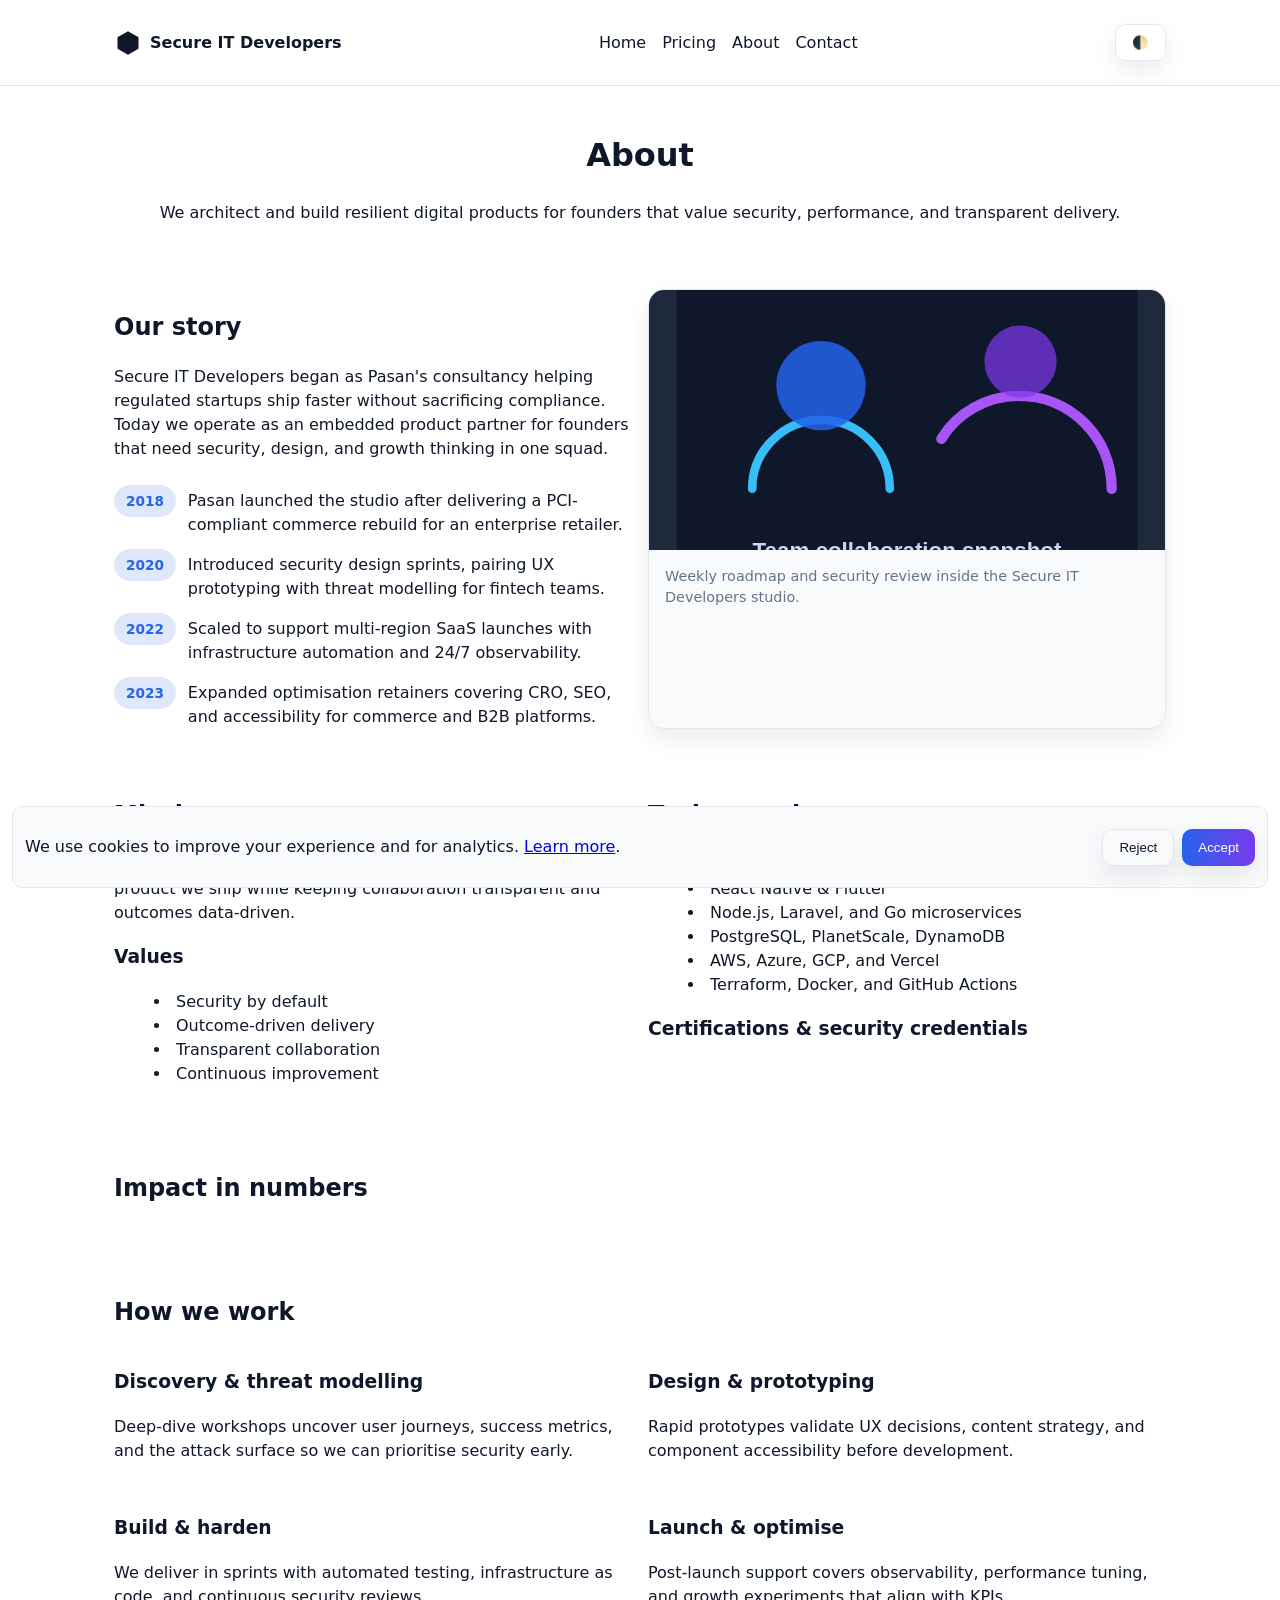
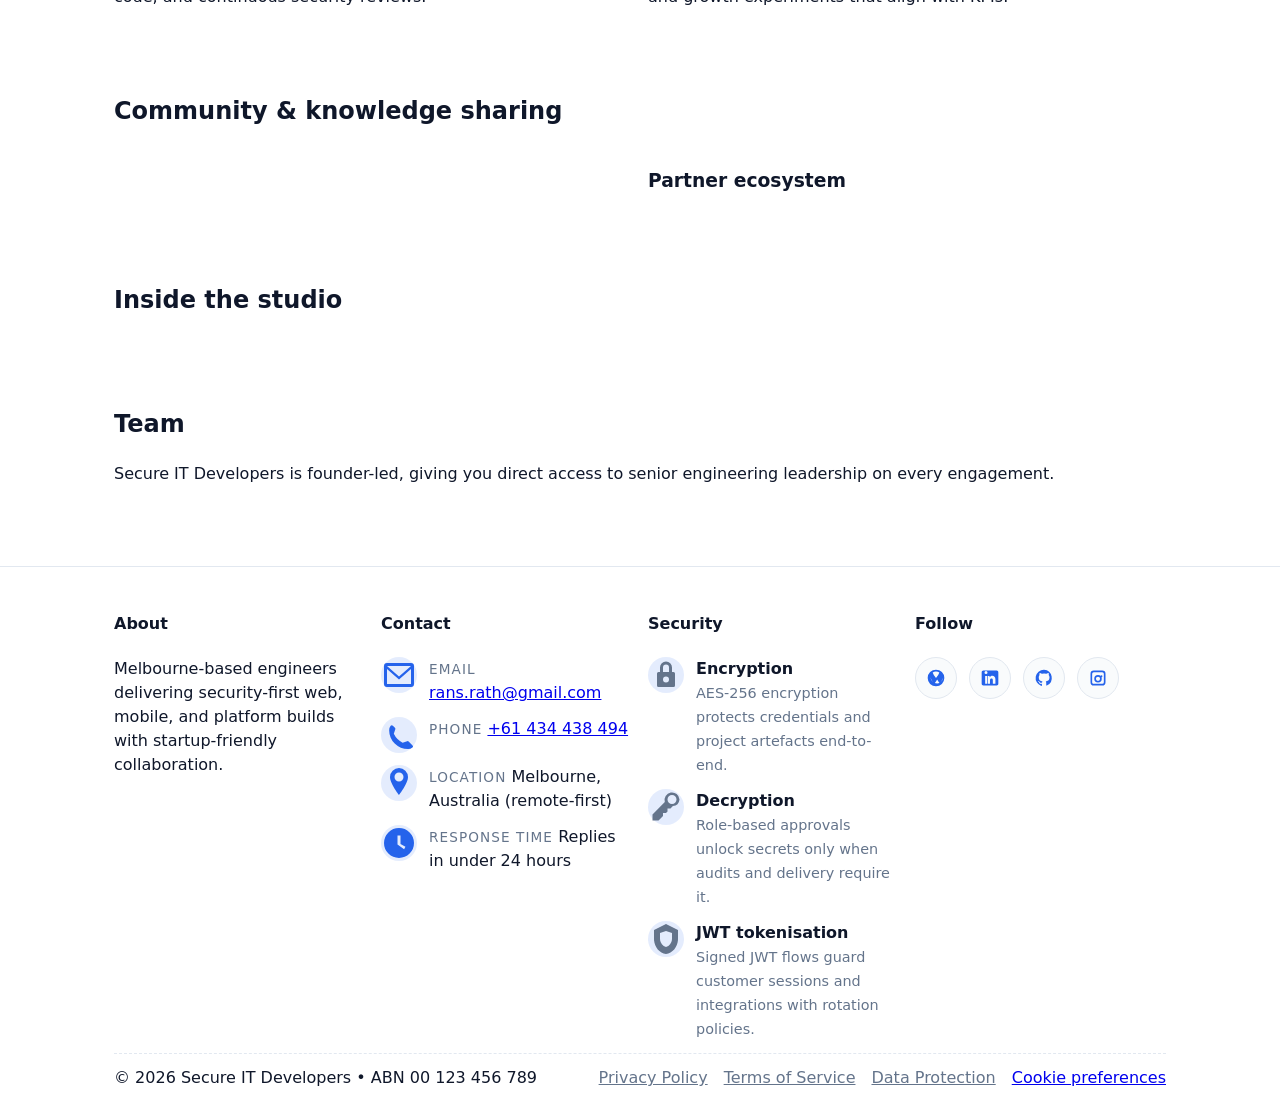
==== about.html @ 6c577ab0 "Refine payment review, legal content, and shared data structure" ====
<!DOCTYPE html>
<html lang="en" data-theme="light">
  <head>
    <meta charset="utf-8" />
    <meta name="viewport" content="width=device-width, initial-scale=1" />
    <title>Secure IT Developers</title>
    <meta name="description" content="" />
    <meta name="keywords" content="" />
    <link rel="canonical" href="#" />
    <meta property="og:title" content="" />
    <meta property="og:description" content="" />
    <meta property="og:type" content="website" />
    <meta property="og:url" content="" />
    <meta property="og:image" content="" />
    <meta name="twitter:card" content="summary_large_image" />
    <meta name="twitter:title" content="" />
    <meta name="twitter:description" content="" />
    <meta name="twitter:image" content="" />
    <link rel="icon" href="assets/img/favicon.svg" />
    <link rel="stylesheet" href="assets/css/styles.css" />
    <script defer src="assets/js/env.js"></script>
    <script defer src="assets/js/data.js"></script>
    <script type="module" src="assets/js/main.js"></script>
    <script id="orgJsonLd" type="application/ld+json"></script>
  </head>

  <body data-page="about">
    <div id="pageLoader" class="page-loader" aria-hidden="true">
      <div class="page-loader__spinner"></div>
      <p>Loading Secure IT Developers…</p>
    </div>
    <header class="site-header" role="banner">
      <div class="container nav-wrap">
        <a class="brand" href="index.html" aria-label="Go to home">
          <svg width="28" height="28" viewBox="0 0 24 24" aria-hidden="true">
            <path d="M12 2l9 5v10l-9 5-9-5V7l9-5z" fill="currentColor" />
          </svg>
          <span data-bind="brandName"></span>
        </a>
        <nav id="primaryNav" class="primary-nav" role="navigation" aria-label="Primary"></nav>
        <button
          id="themeToggle"
          class="btn btn-ghost"
          aria-pressed="false"
          aria-label="Toggle dark mode"
        >
          🌓
        </button>
      </div>
    </header>

    <main class="container about-page">
      <header class="about-header js-reveal">
        <h1>About</h1>
        <p id="aboutIntro"></p>
      </header>

      <section class="about-story js-reveal">
        <div class="grid-2">
          <article>
            <h2>Our story</h2>
            <p id="aboutStory"></p>
            <ul class="milestones" id="aboutMilestones"></ul>
          </article>
          <figure class="about-figure" id="aboutStoryFigure"></figure>
        </div>
      </section>

      <section class="about-mission js-reveal">
        <div class="grid-2">
          <article>
            <h2>Mission</h2>
            <p id="aboutMission"></p>
            <h3>Values</h3>
            <ul id="valuesList"></ul>
          </article>
          <article>
            <h2>Tech we rely on</h2>
            <ul id="techList"></ul>
            <div class="certifications">
              <h3>Certifications & security credentials</h3>
              <ul id="aboutCertifications"></ul>
            </div>
          </article>
        </div>
      </section>

      <section class="about-impact js-reveal">
        <h2>Impact in numbers</h2>
        <div class="impact-grid" id="aboutImpact"></div>
      </section>

      <section class="about-approach js-reveal">
        <h2>How we work</h2>
        <div class="grid-2" id="aboutApproach"></div>
      </section>

      <section class="about-community js-reveal">
        <h2>Community & knowledge sharing</h2>
        <div class="grid-2">
          <article>
            <ul id="aboutCommunity"></ul>
          </article>
          <article>
            <h3>Partner ecosystem</h3>
            <ul id="aboutPartners"></ul>
          </article>
        </div>
      </section>

      <section class="about-gallery js-reveal">
        <h2>Inside the studio</h2>
        <p id="aboutGalleryCopy"></p>
        <div class="gallery-grid" id="aboutGallery"></div>
      </section>

      <section class="about-team js-reveal">
        <h2>Team</h2>
        <p id="teamIntro"></p>
        <div class="grid-1" id="teamGrid"></div>
      </section>
    </main>

    <footer class="site-footer">
      <div class="container">
        <div class="foot-grid">
          <div>
            <h4>About</h4>
            <p id="footerAbout"></p>
          </div>
          <div>
            <h4>Contact</h4>
            <ul id="footerContact" class="footer-contact"></ul>
          </div>
          <div>
            <h4>Security</h4>
            <ul id="footerSecurity" class="footer-security"></ul>
          </div>
          <div>
            <h4>Follow</h4>
            <ul class="social" id="footerSocial"></ul>
          </div>
        </div>
        <div class="foot-bottom">
          <span id="footerLegal"></span>
          <nav id="footerPolicies" class="foot-links" aria-label="Legal"></nav>
          <a href="#" id="openCookie" class="link">Cookie preferences</a>
        </div>
      </div>
    </footer>
    <div
      id="cookieBanner"
      class="cookie-banner"
      role="dialog"
      aria-live="polite"
      aria-label="Cookie notice"
    >
      <p>
        We use cookies to improve your experience and for analytics.
        <a href="#" class="link">Learn more</a>.
      </p>
      <div class="cookie-actions">
        <button class="btn btn-ghost" data-cookie="reject">Reject</button>
        <button class="btn" data-cookie="accept">Accept</button>
      </div>
    </div>
  </body>
</html>
---- assets/css/styles.css ----
@import url("./base.css");
@import url("./components.css");
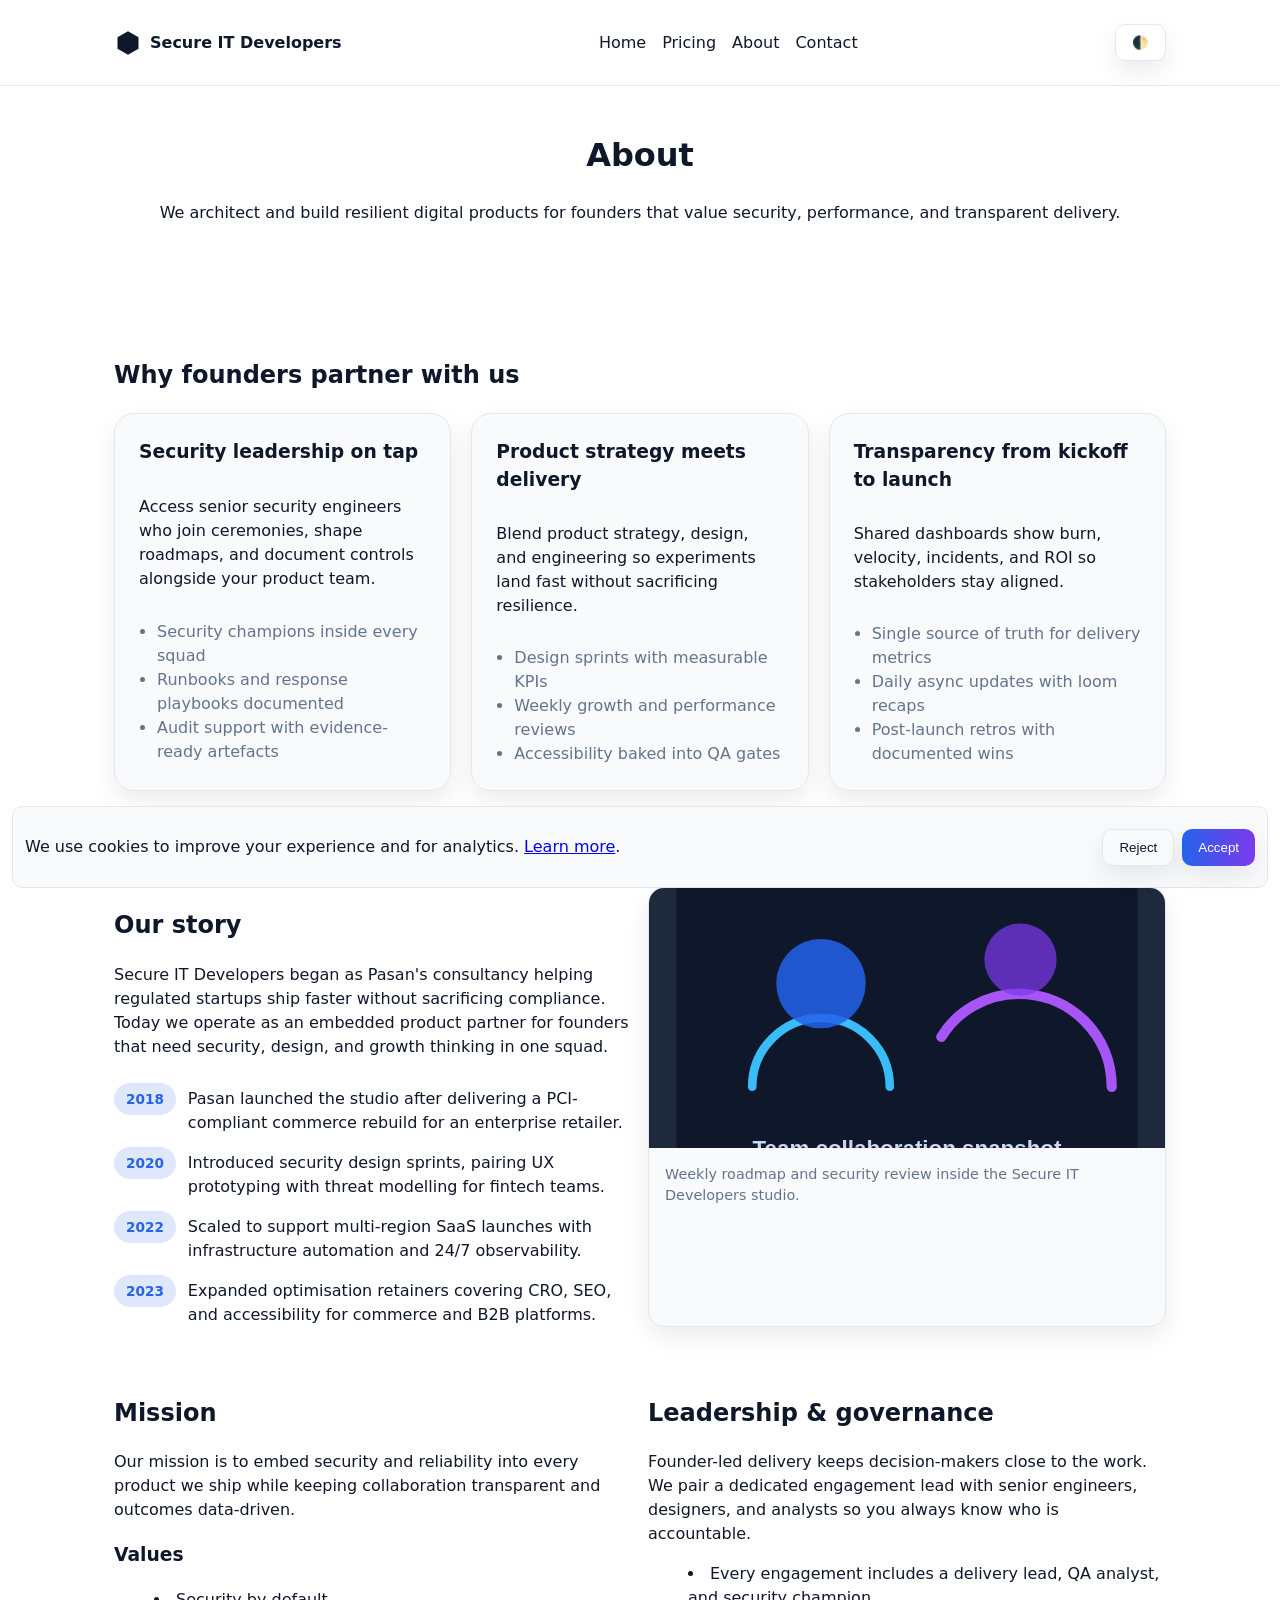
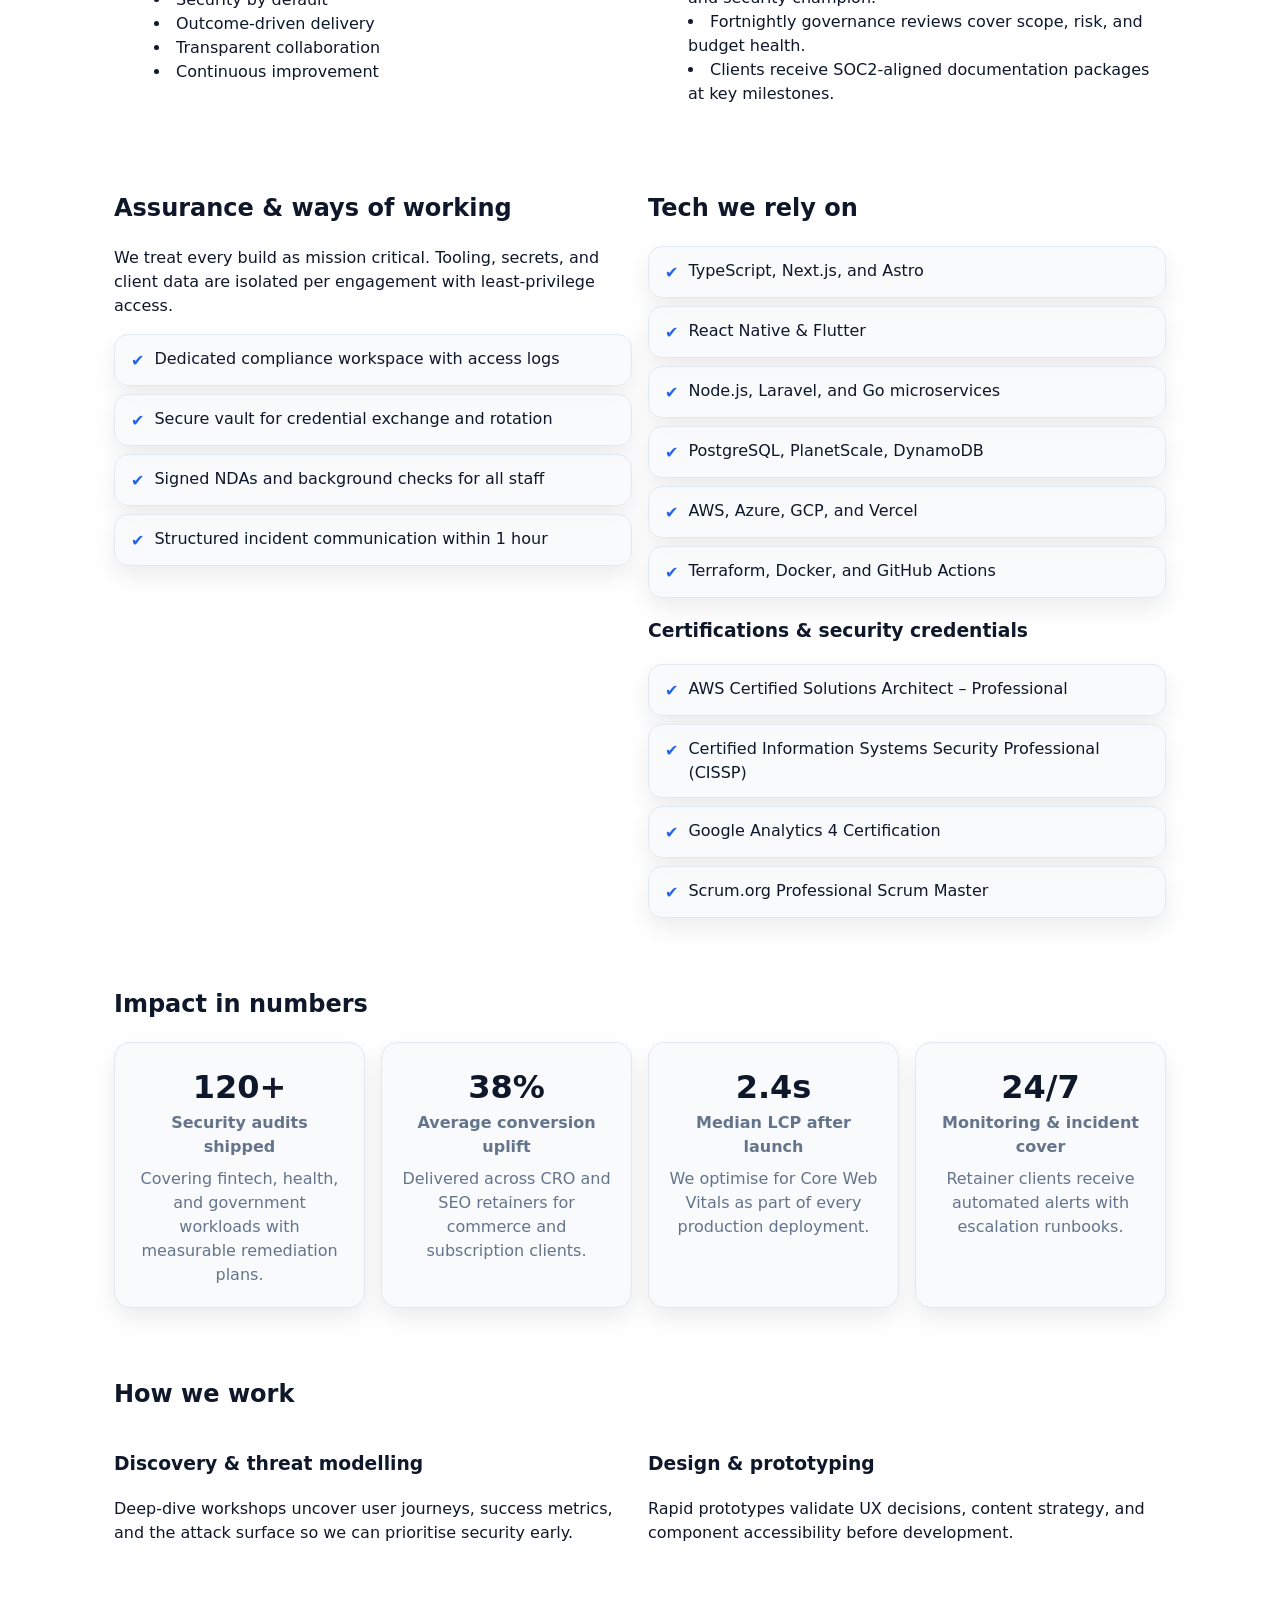
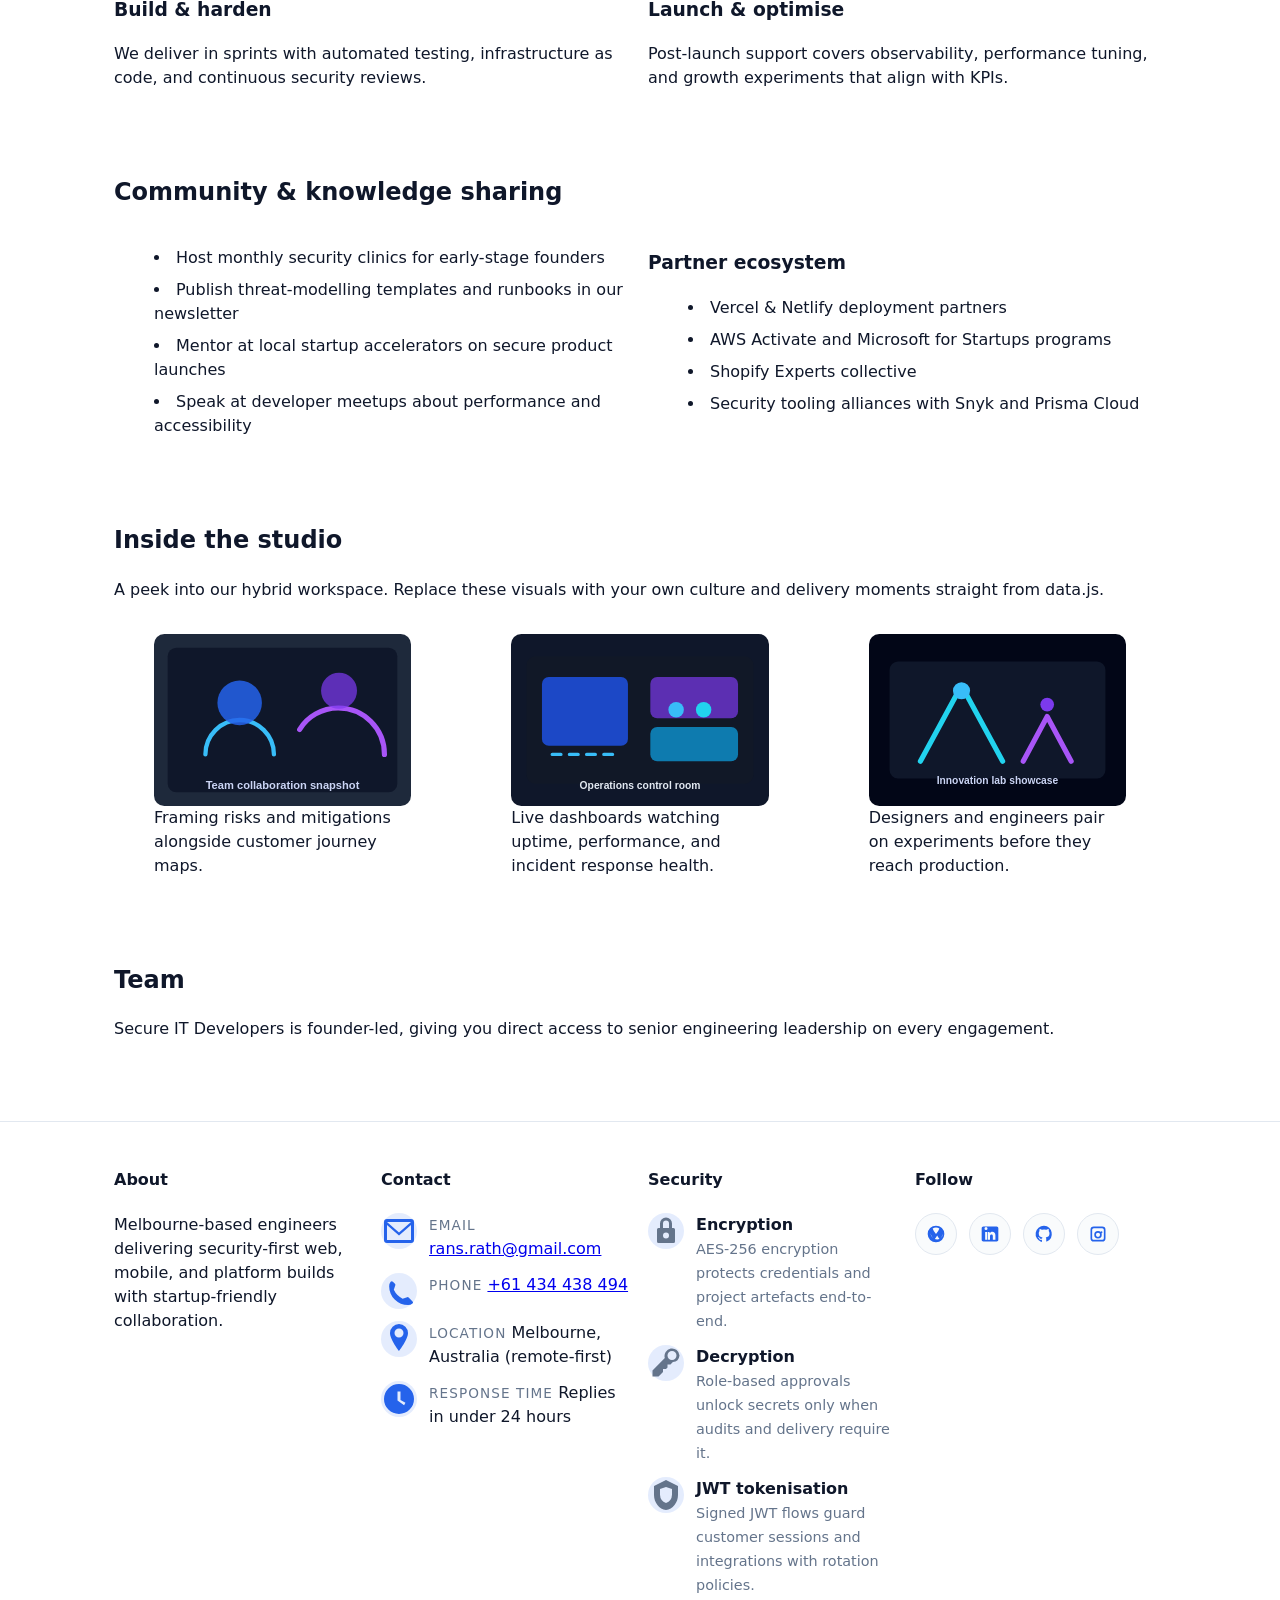
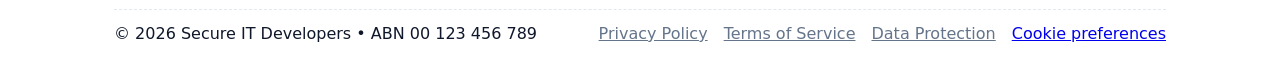
==== commit 5bca7f41: "Refine data-driven UI and responsive navigation" ====
--- a/about.html
+++ b/about.html
@@ -37,7 +37,19 @@
           </svg>
           <span data-bind="brandName"></span>
         </a>
+        <button
+          id="mobileNavToggle"
+          class="nav-toggle"
+          aria-expanded="false"
+          aria-controls="mobileNav"
+        >
+          <span class="sr-only">Toggle navigation</span>
+          <span class="nav-toggle__bar"></span>
+          <span class="nav-toggle__bar"></span>
+          <span class="nav-toggle__bar"></span>
+        </button>
         <nav id="primaryNav" class="primary-nav" role="navigation" aria-label="Primary"></nav>
+        <nav id="mobileNav" class="mobile-nav" role="navigation" aria-label="Mobile" hidden></nav>
         <button
           id="themeToggle"
           class="btn btn-ghost"
@@ -46,6 +58,7 @@
         >
           🌓
         </button>
+
       </div>
     </header>
 
@@ -55,6 +68,11 @@
         <p id="aboutIntro"></p>
       </header>
 
+      <section class="about-pillars js-reveal">
+        <h2 id="aboutPillarsHeading"></h2>
+        <div class="pillar-grid" id="aboutPillars"></div>
+      </section>
+
       <section class="about-story js-reveal">
         <div class="grid-2">
           <article>
@@ -73,6 +91,21 @@
             <p id="aboutMission"></p>
             <h3>Values</h3>
             <ul id="valuesList"></ul>
+          </article>
+          <article>
+            <h2 id="aboutLeadershipHeading"></h2>
+            <p id="aboutLeadershipCopy"></p>
+            <ul id="aboutLeadershipDetails"></ul>
+          </article>
+        </div>
+      </section>
+
+      <section class="about-assurance js-reveal">
+        <div class="grid-2">
+          <article>
+            <h2 id="aboutAssuranceHeading"></h2>
+            <p id="aboutAssuranceCopy"></p>
+            <ul id="aboutAssuranceList"></ul>
           </article>
           <article>
             <h2>Tech we rely on</h2>
@@ -144,7 +177,7 @@
         <div class="foot-bottom">
           <span id="footerLegal"></span>
           <nav id="footerPolicies" class="foot-links" aria-label="Legal"></nav>
-          <a href="#" id="openCookie" class="link">Cookie preferences</a>
+          <a href="#" id="openCookie" class="link" data-no-loader="true">Cookie preferences</a>
         </div>
       </div>
     </footer>
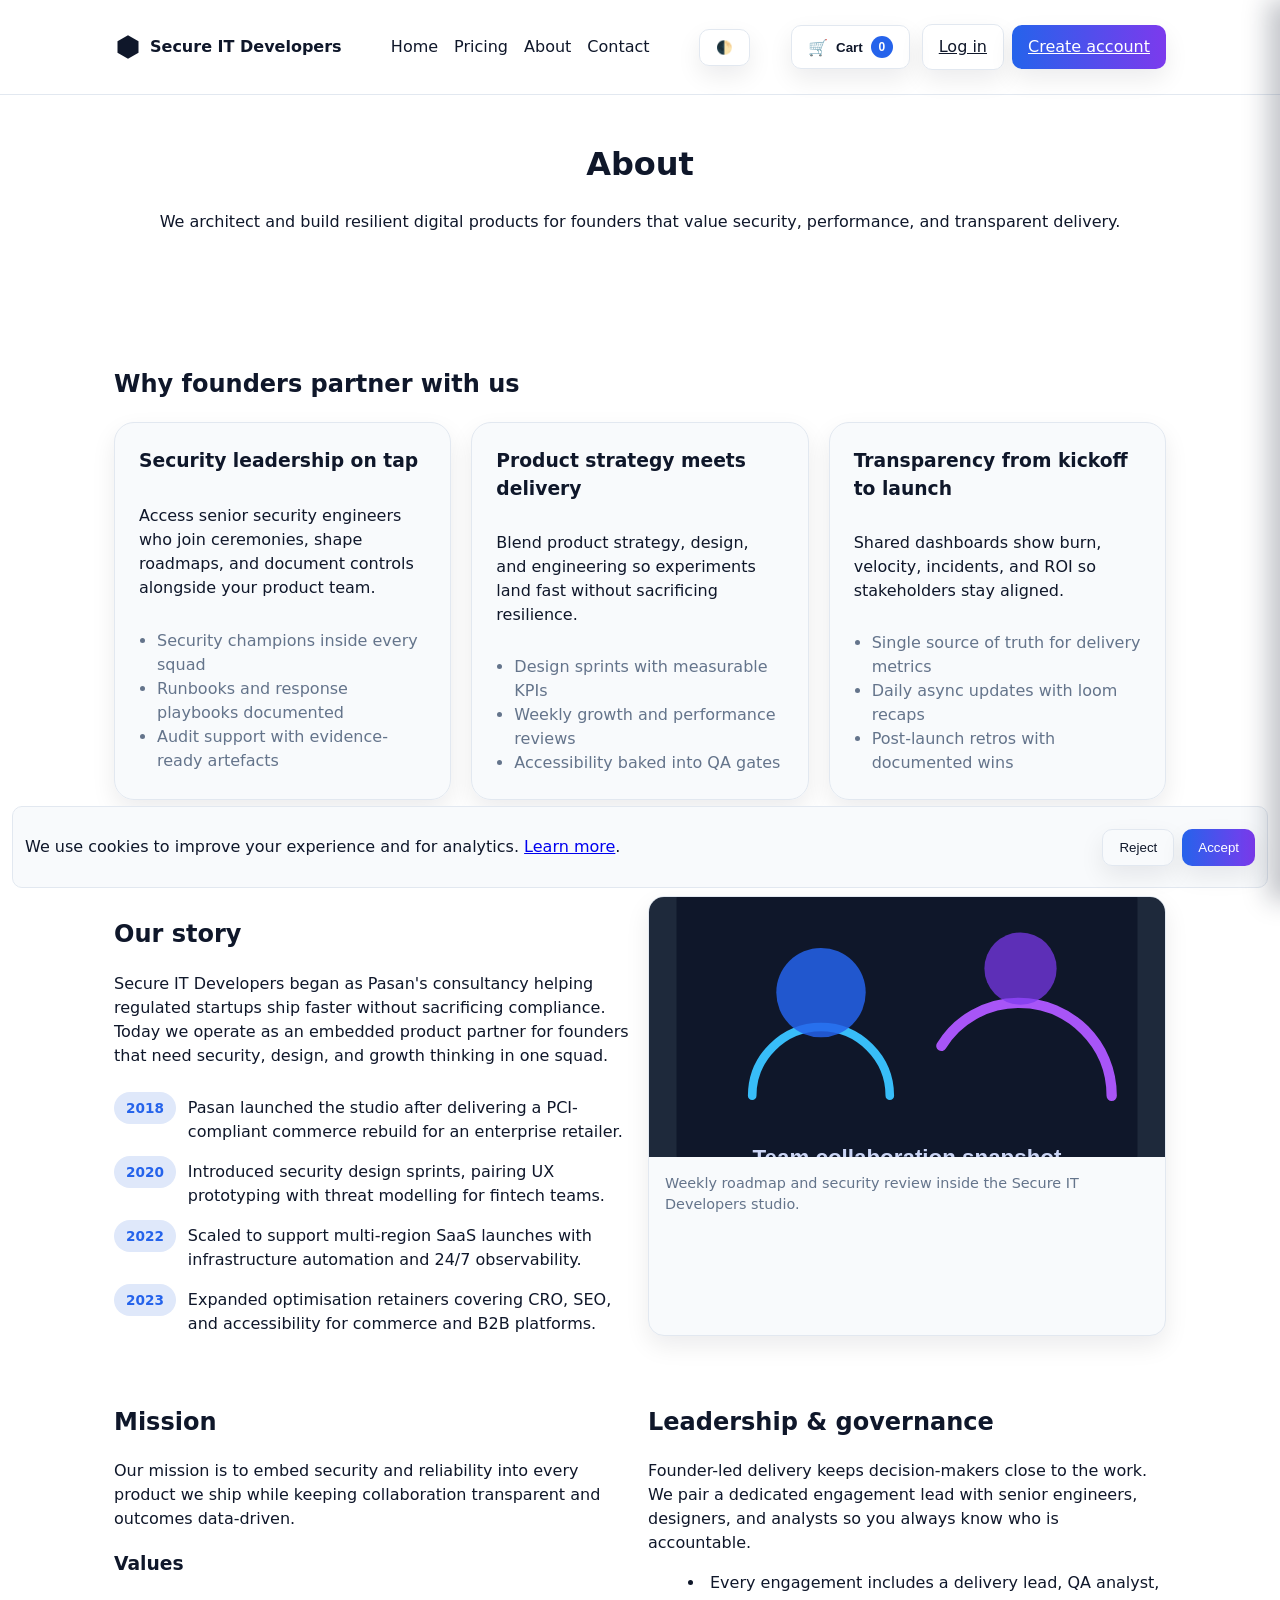
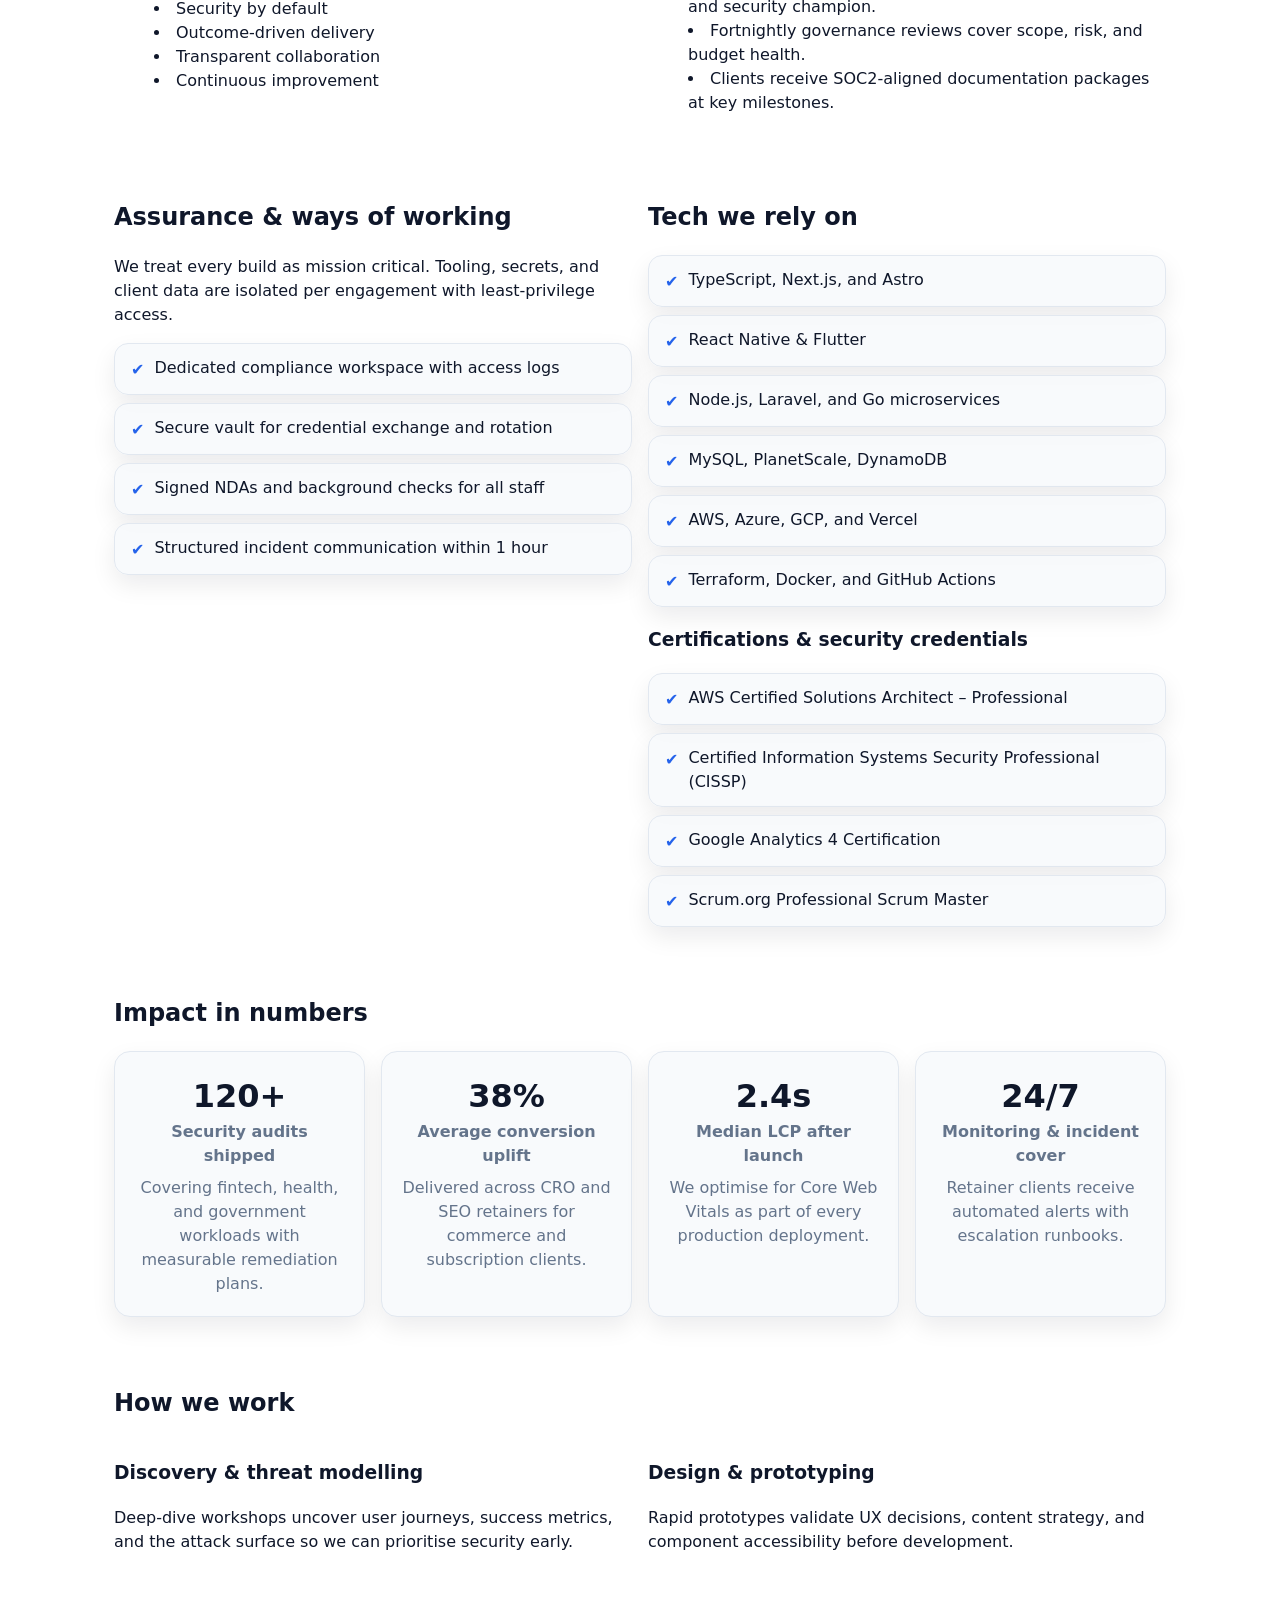
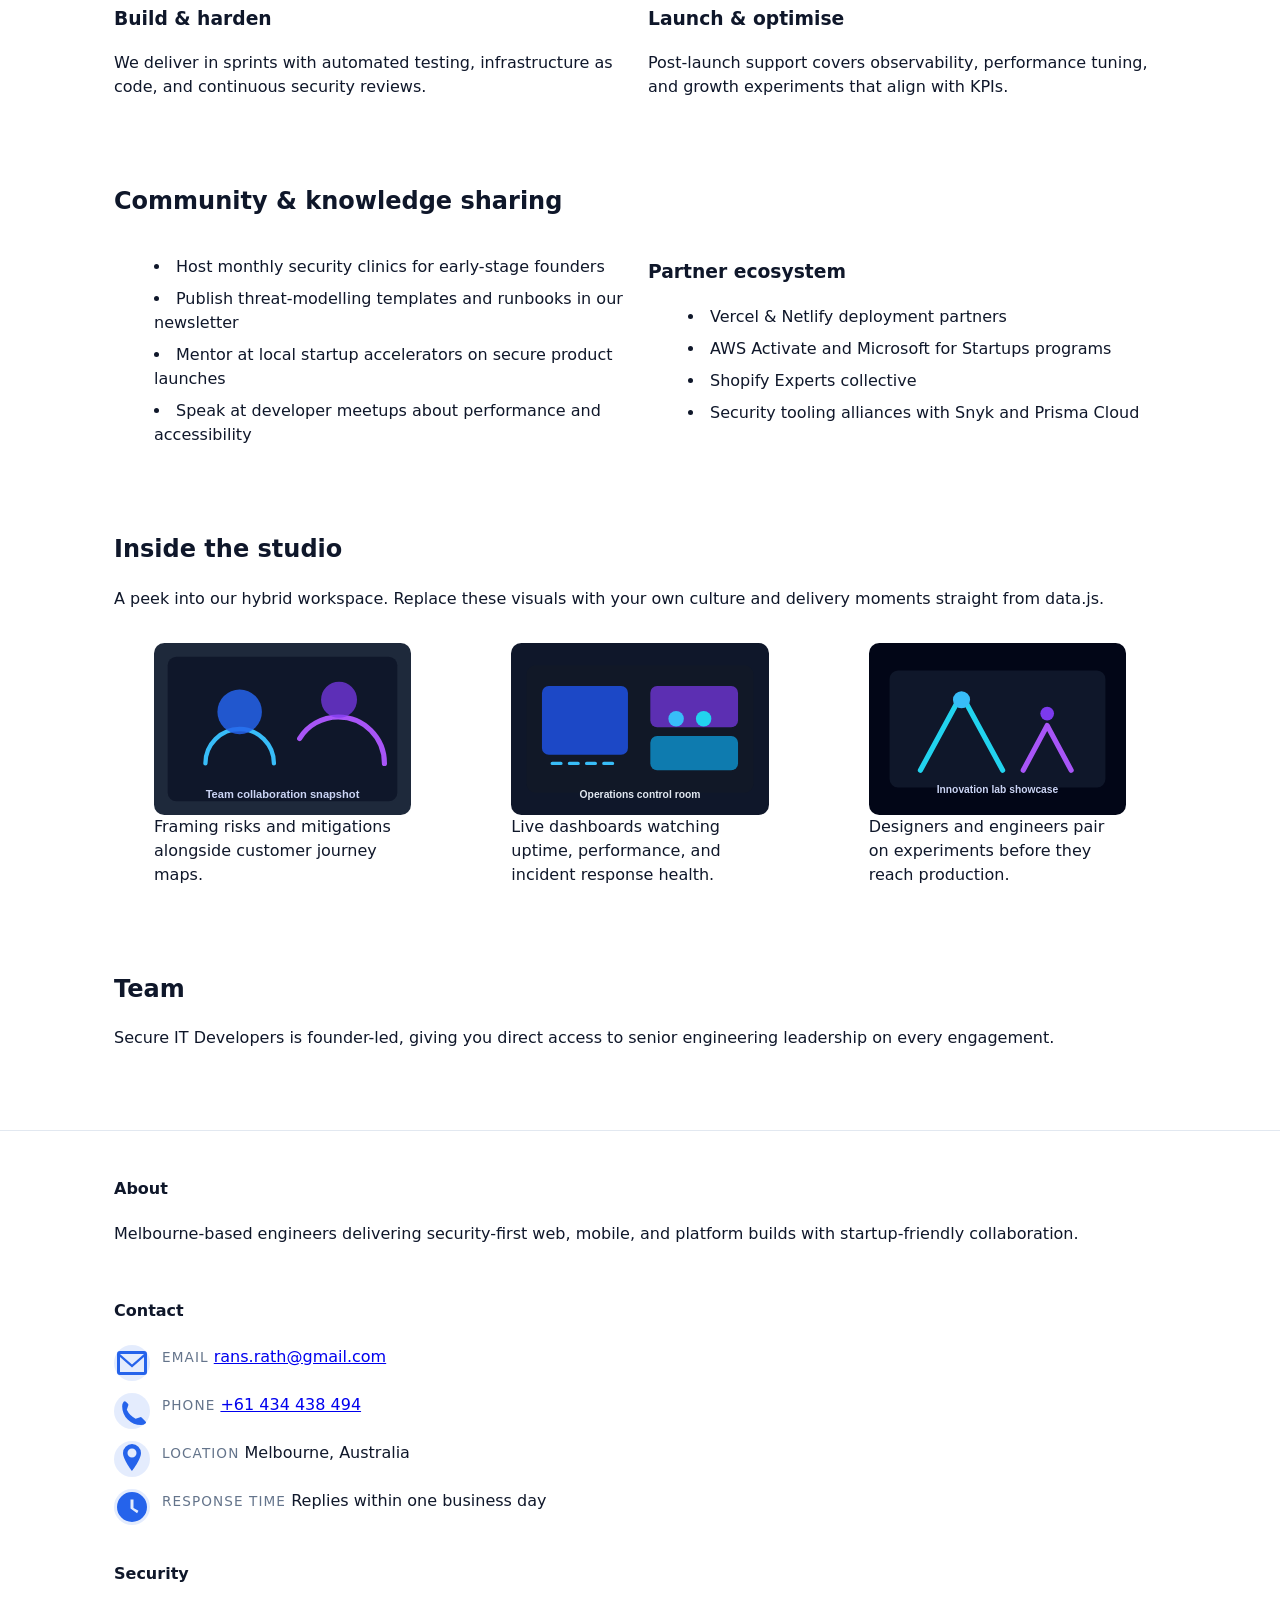
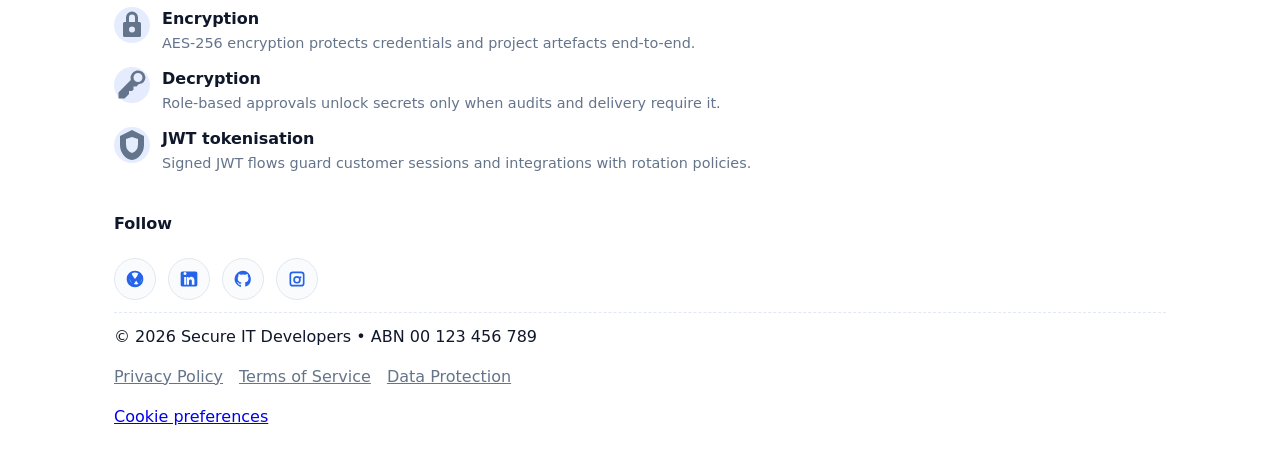
==== commit 04a90802: "Refactor data and styles into modular structure" ====
--- a/about.html
+++ b/about.html
@@ -19,7 +19,7 @@
     <link rel="icon" href="assets/img/favicon.svg" />
     <link rel="stylesheet" href="assets/css/styles.css" />
     <script defer src="assets/js/env.js"></script>
-    <script defer src="assets/js/data.js"></script>
+    <script type="module" src="assets/js/data/index.js"></script>
     <script type="module" src="assets/js/main.js"></script>
     <script id="orgJsonLd" type="application/ld+json"></script>
   </head>
--- a/assets/css/styles.css
+++ b/assets/css/styles.css
@@ -1,2 +1,16 @@
-@import url("./base.css");
-@import url("./components.css");
+@import url("./base/tokens.css");
+@import url("./base/reset.css");
+@import url("./base/helpers.css");
+@import url("./base/layout.css");
+@import url("./base/navigation.css");
+@import url("./base/buttons.css");
+
+@import url("./components/home.css");
+@import url("./components/about.css");
+@import url("./components/quote.css");
+@import url("./components/contact.css");
+@import url("./components/pricing.css");
+@import url("./components/legal.css");
+@import url("./components/detail.css");
+@import url("./components/auth.css");
+@import url("./components/cart.css");
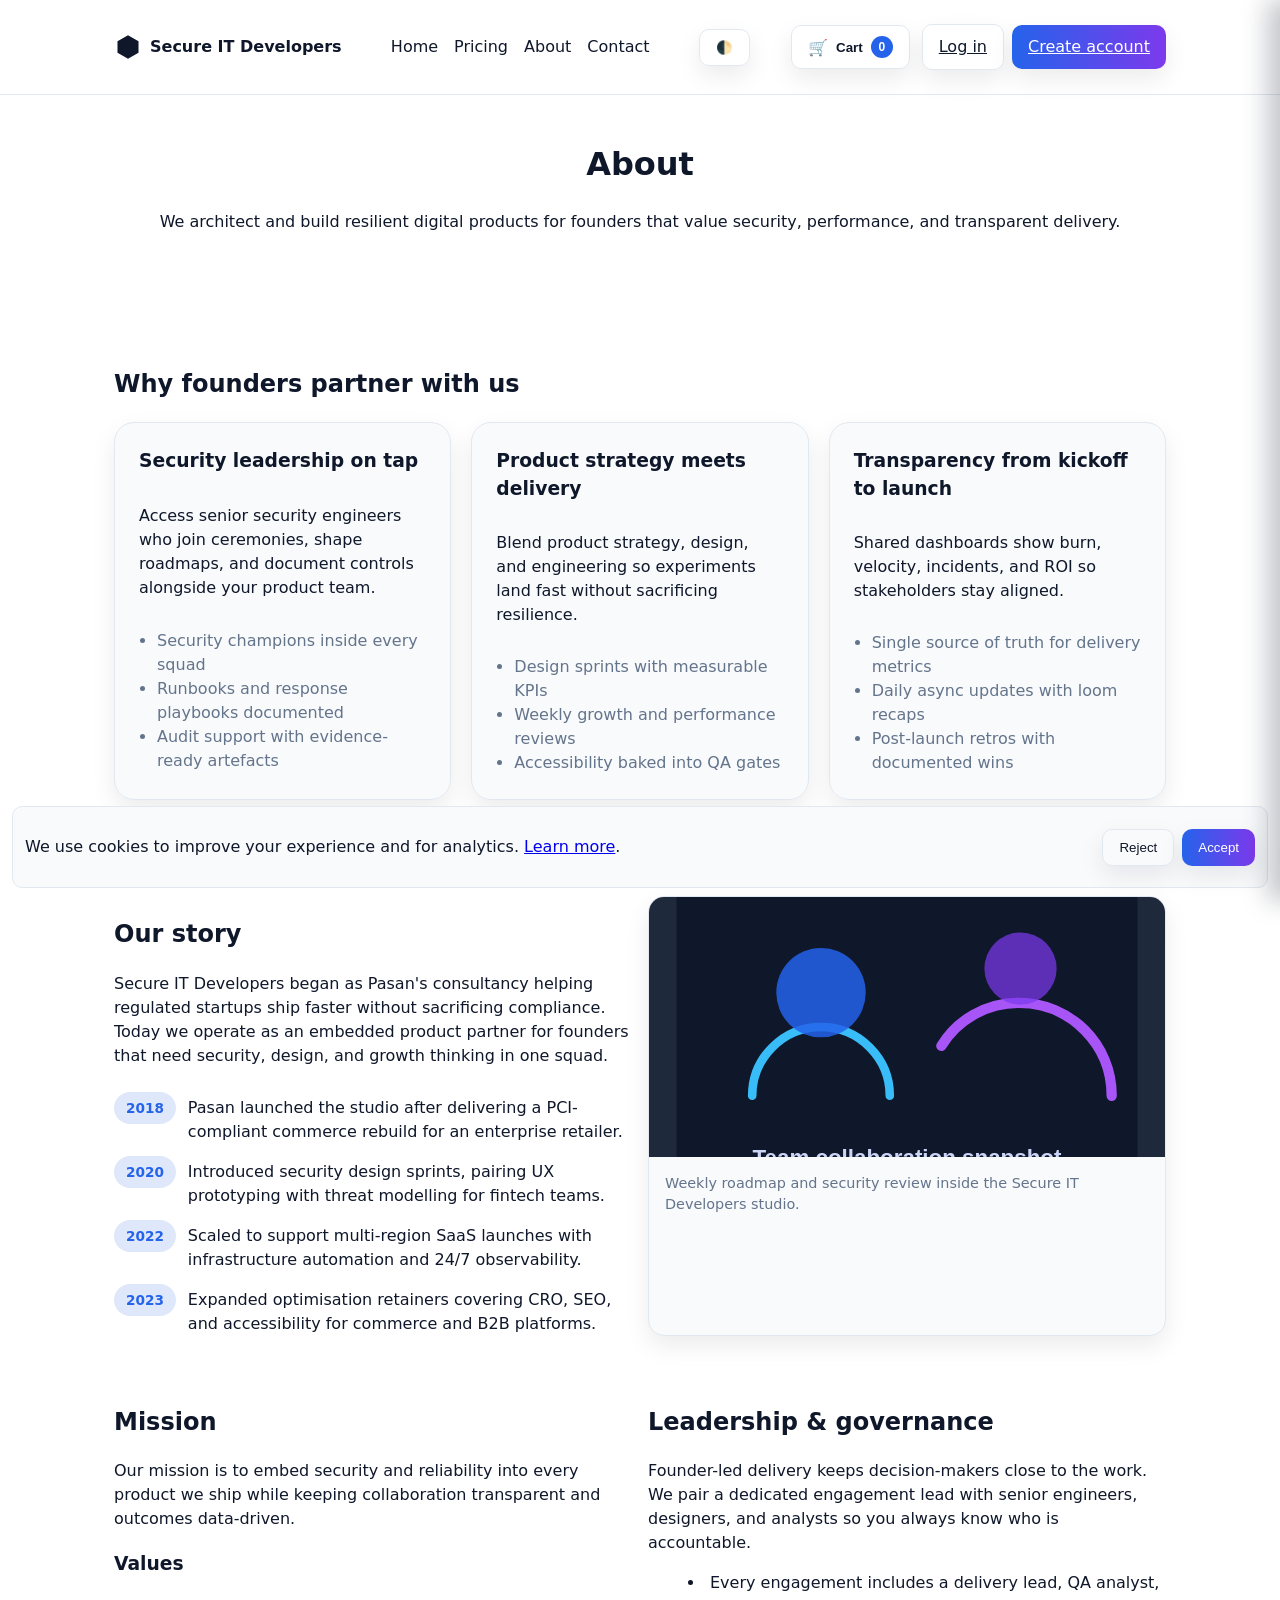
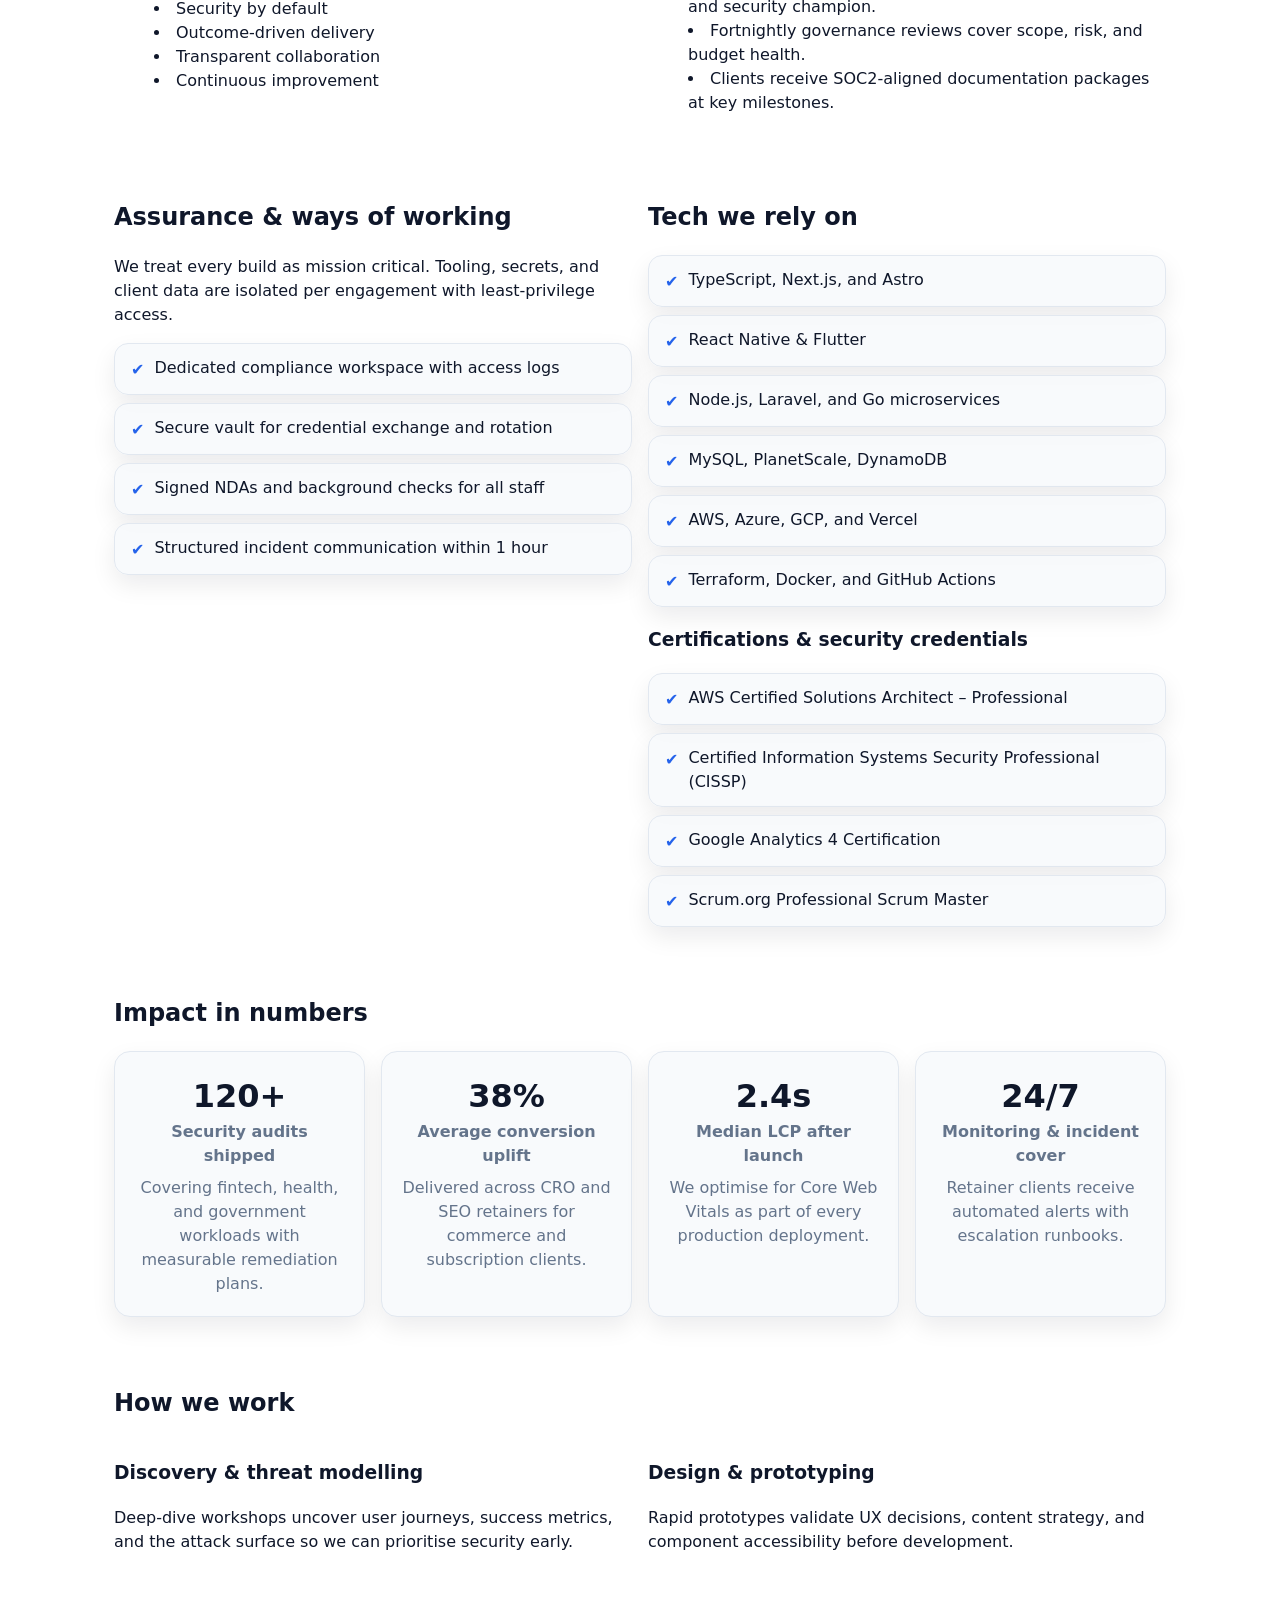
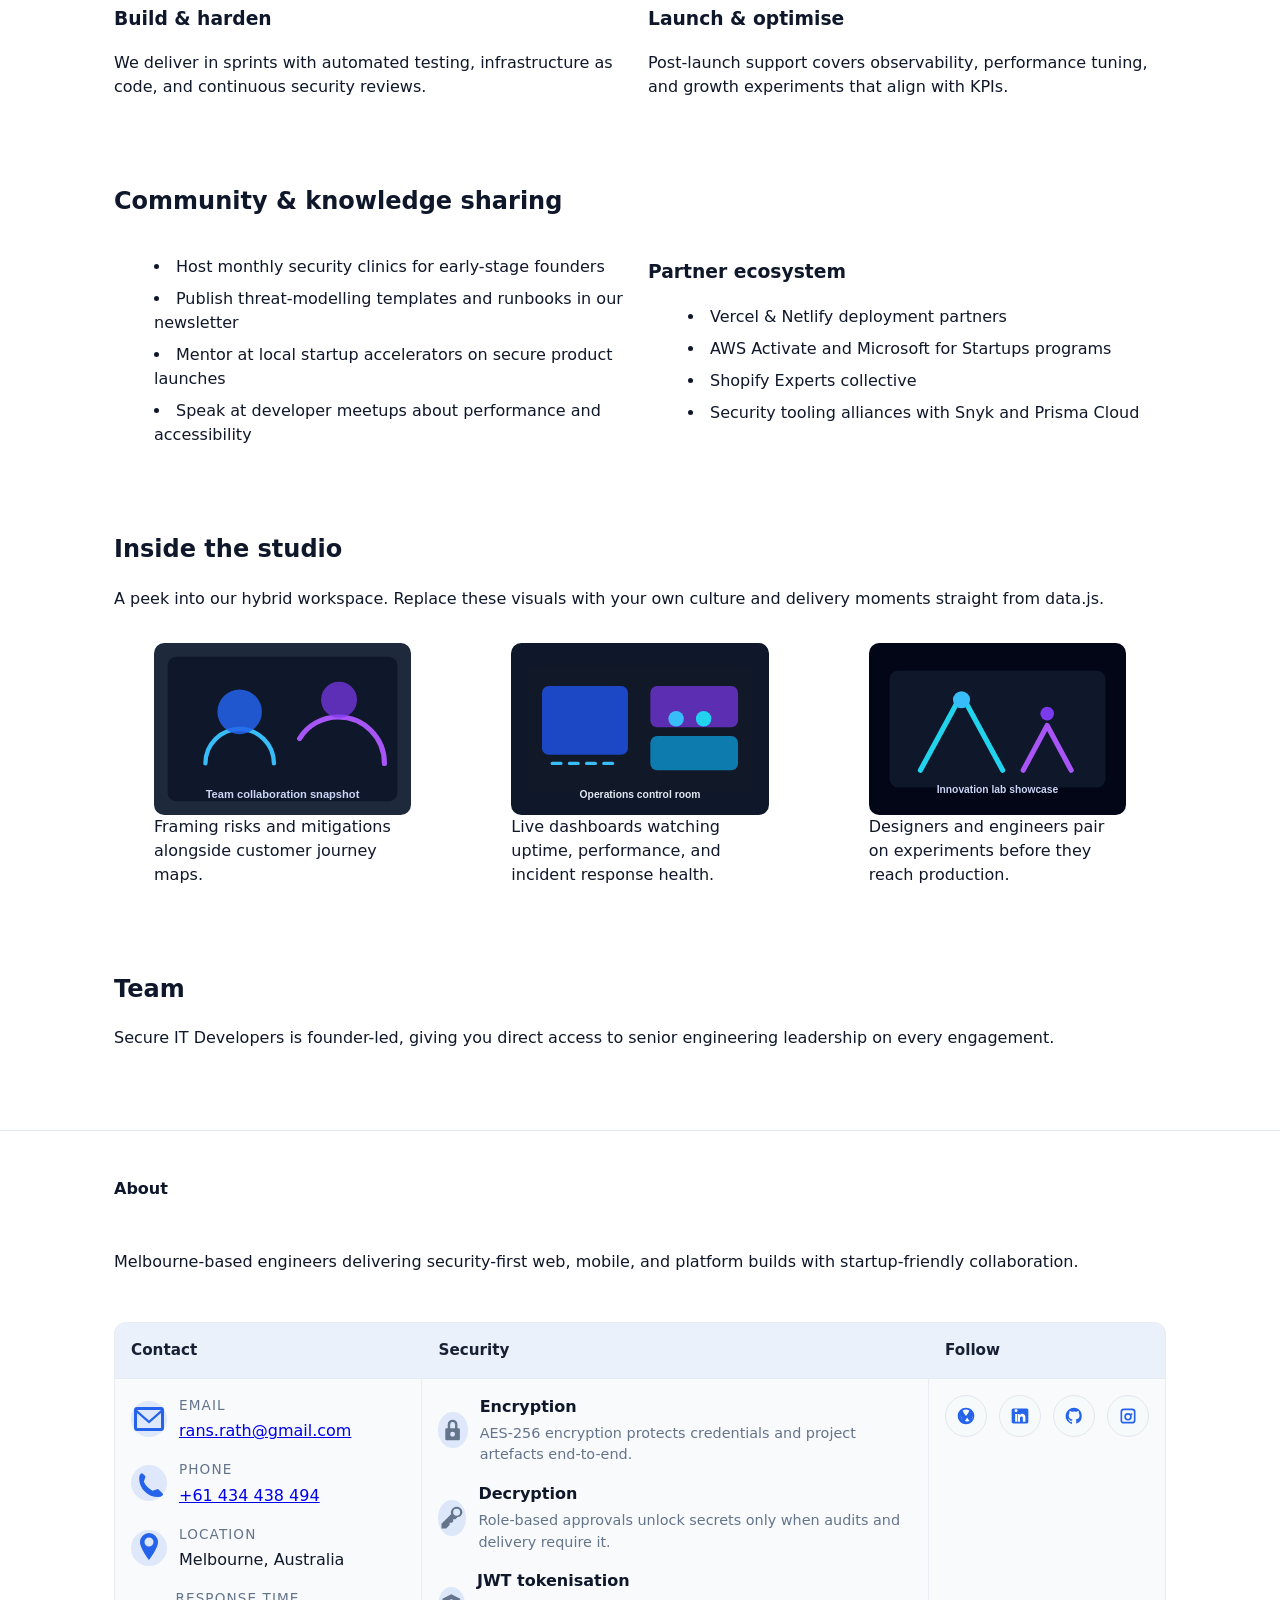
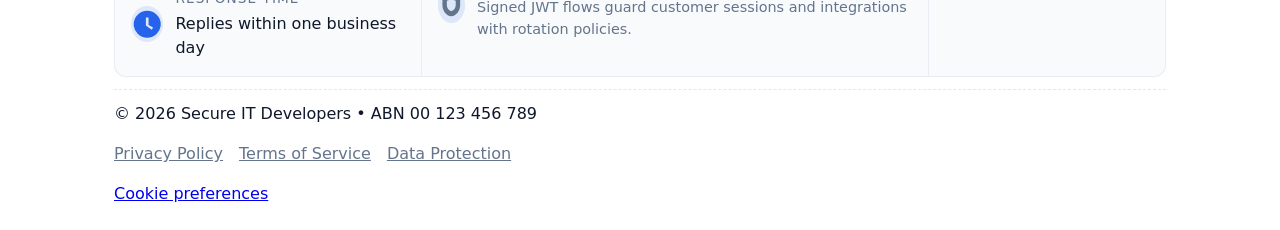
==== commit eea9224f: "Update pricing comparison and footer layout" ====
--- a/about.html
+++ b/about.html
@@ -157,21 +157,33 @@
     <footer class="site-footer">
       <div class="container">
         <div class="foot-grid">
-          <div>
+          <div class="foot-about">
             <h4>About</h4>
             <p id="footerAbout"></p>
           </div>
-          <div>
-            <h4>Contact</h4>
-            <ul id="footerContact" class="footer-contact"></ul>
-          </div>
-          <div>
-            <h4>Security</h4>
-            <ul id="footerSecurity" class="footer-security"></ul>
-          </div>
-          <div>
-            <h4>Follow</h4>
-            <ul class="social" id="footerSocial"></ul>
+          <div class="foot-table">
+            <table class="footer-info-table">
+              <thead>
+                <tr>
+                  <th scope="col">Contact</th>
+                  <th scope="col">Security</th>
+                  <th scope="col">Follow</th>
+                </tr>
+              </thead>
+              <tbody>
+                <tr>
+                  <td>
+                    <ul id="footerContact" class="footer-contact"></ul>
+                  </td>
+                  <td>
+                    <ul id="footerSecurity" class="footer-security"></ul>
+                  </td>
+                  <td>
+                    <ul class="social" id="footerSocial"></ul>
+                  </td>
+                </tr>
+              </tbody>
+            </table>
           </div>
         </div>
         <div class="foot-bottom">
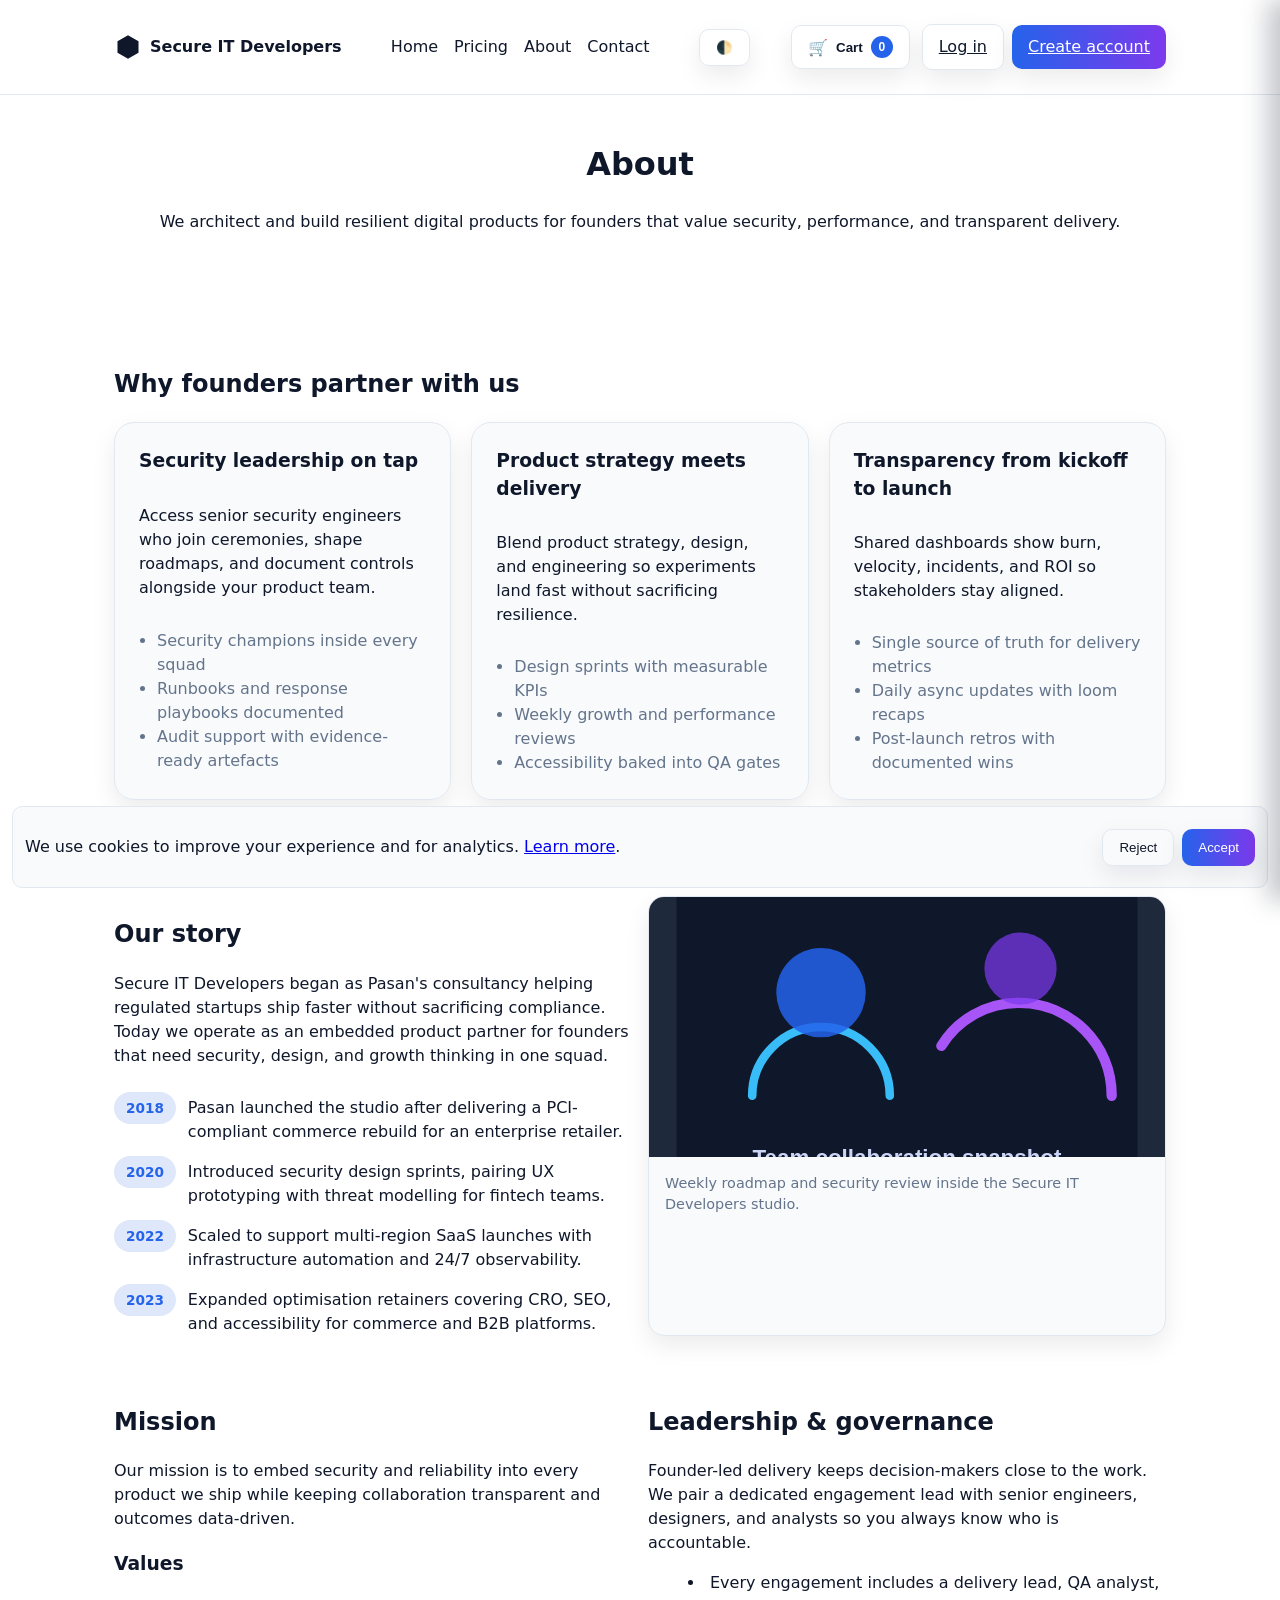
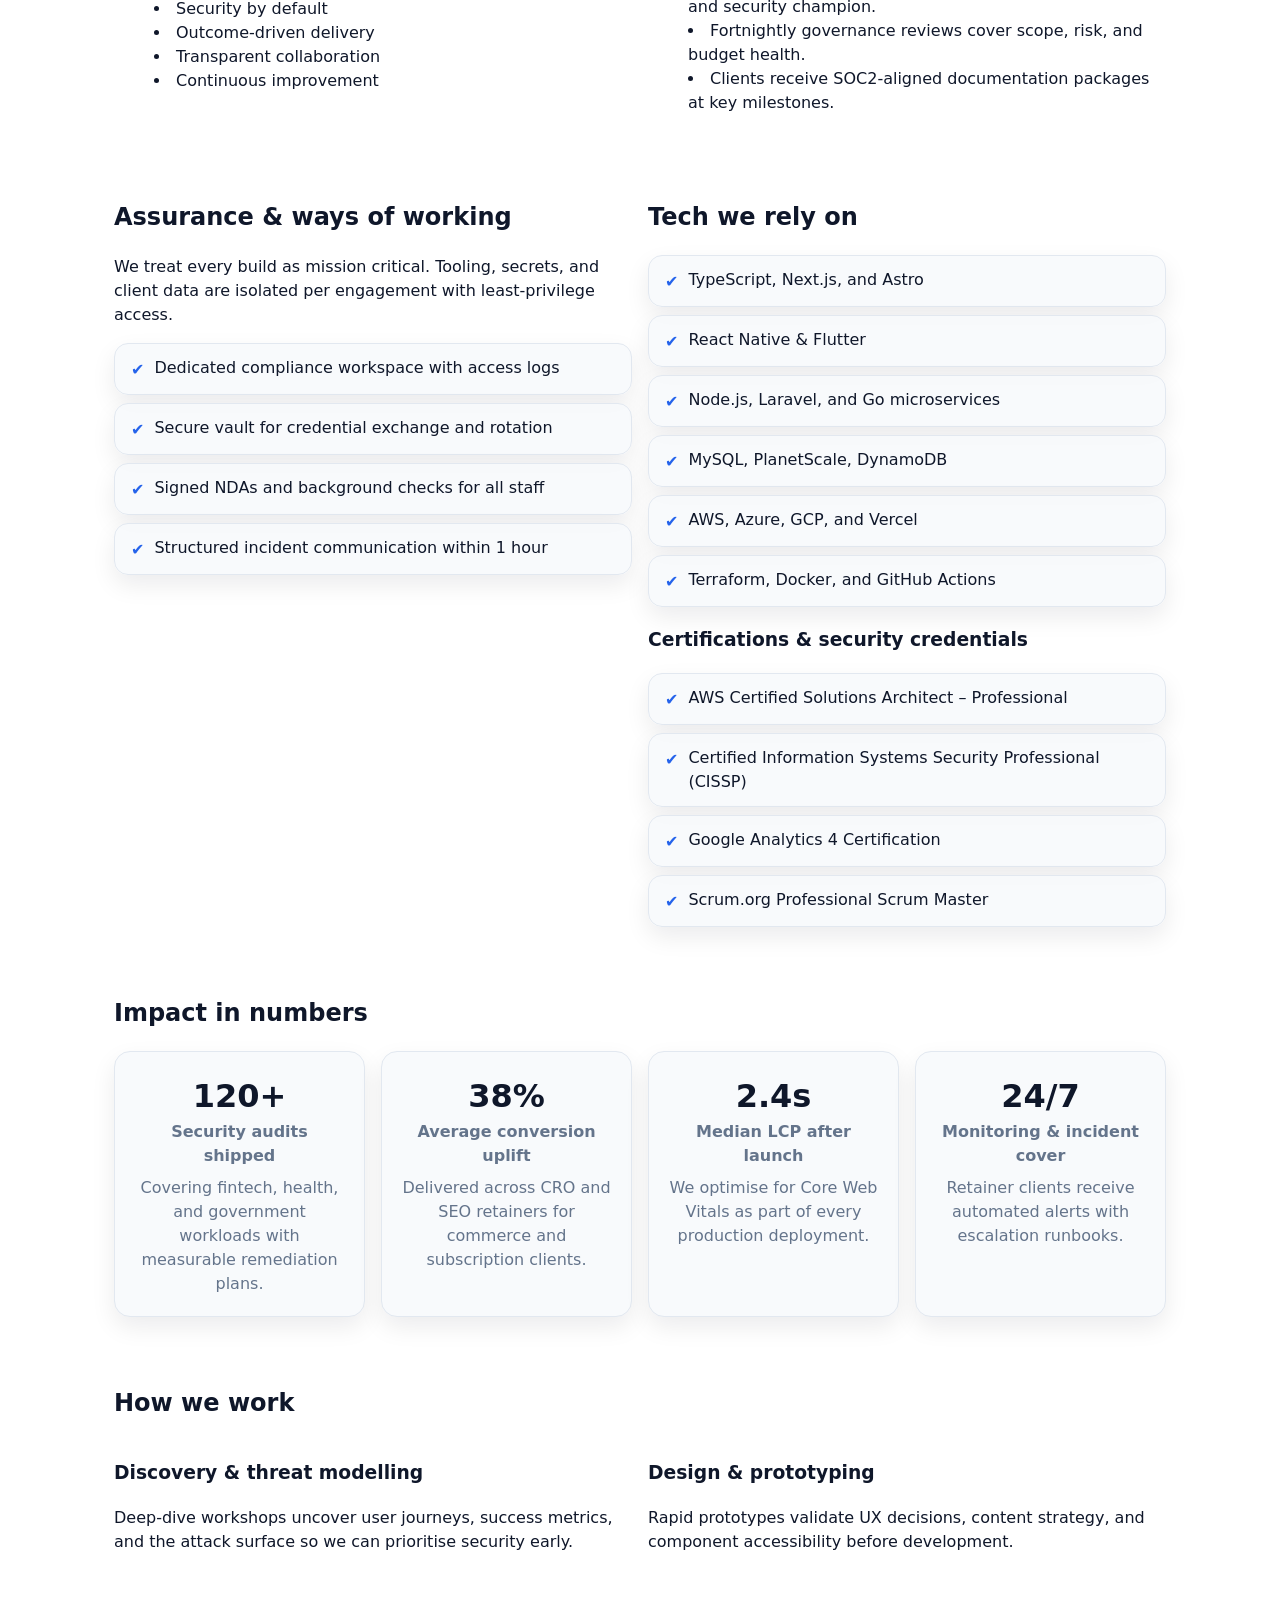
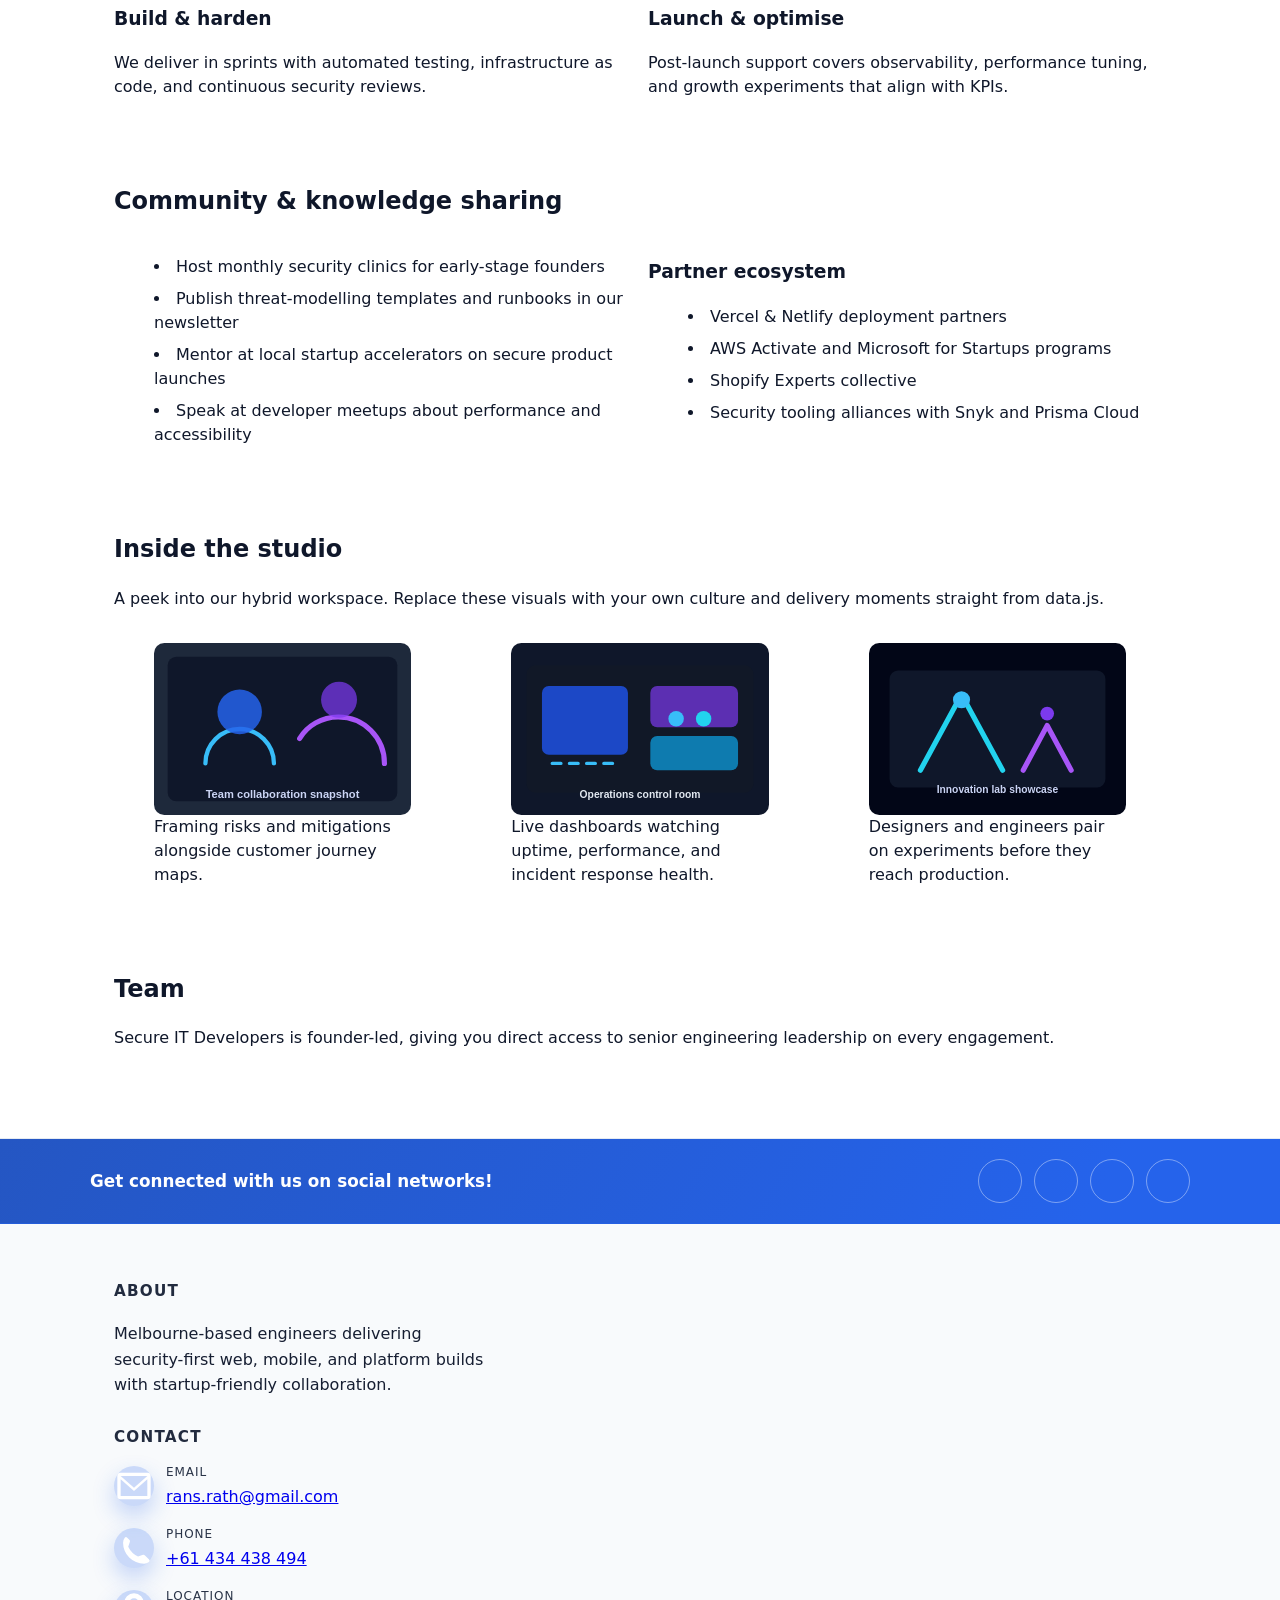
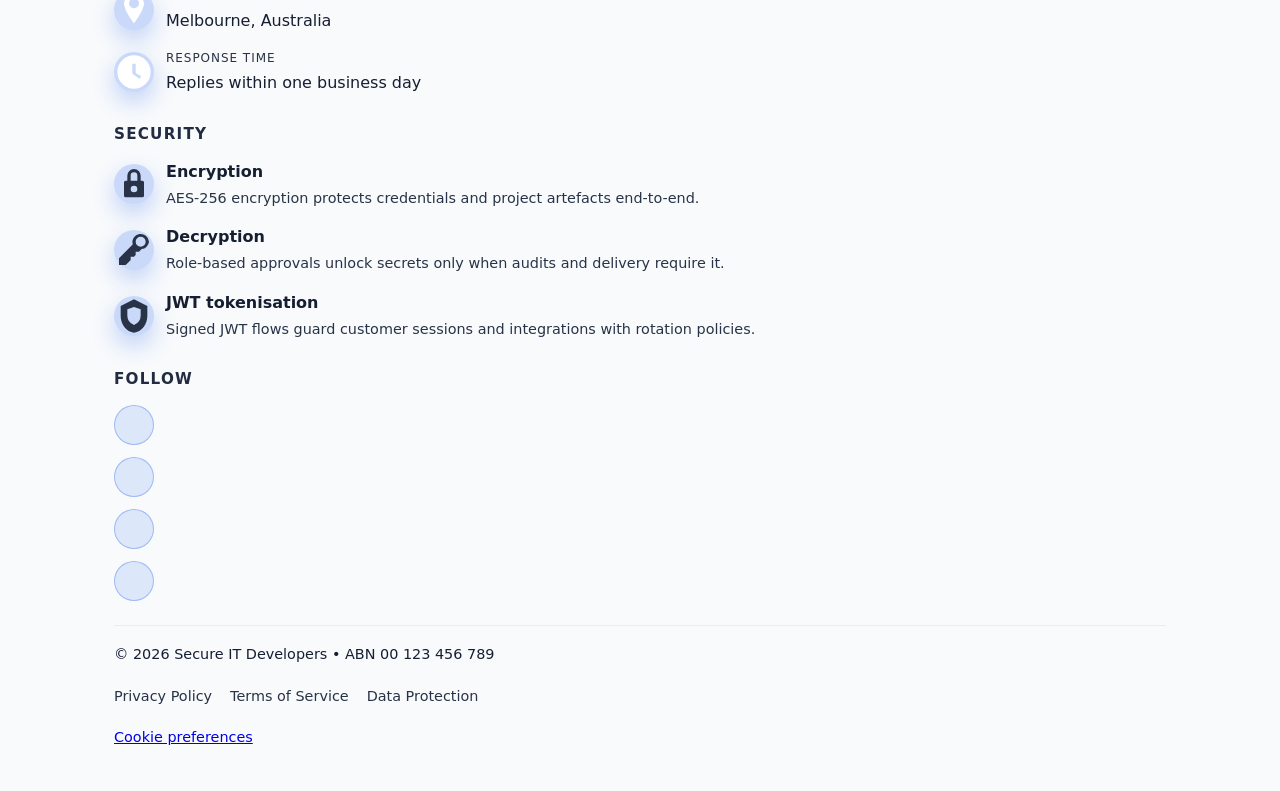
==== commit 52124705: "Restyle pricing comparison and rebuild footer" ====
--- a/about.html
+++ b/about.html
@@ -154,36 +154,32 @@
       </section>
     </main>
 
+    
+
     <footer class="site-footer">
+      <div class="footer-social">
+        <div class="container footer-social__inner">
+          <p class="footer-social__text">Get connected with us on social networks!</p>
+          <ul class="social" data-footer-social></ul>
+        </div>
+      </div>
       <div class="container">
         <div class="foot-grid">
-          <div class="foot-about">
+          <div class="foot-column foot-about">
             <h4>About</h4>
             <p id="footerAbout"></p>
           </div>
-          <div class="foot-table">
-            <table class="footer-info-table">
-              <thead>
-                <tr>
-                  <th scope="col">Contact</th>
-                  <th scope="col">Security</th>
-                  <th scope="col">Follow</th>
-                </tr>
-              </thead>
-              <tbody>
-                <tr>
-                  <td>
-                    <ul id="footerContact" class="footer-contact"></ul>
-                  </td>
-                  <td>
-                    <ul id="footerSecurity" class="footer-security"></ul>
-                  </td>
-                  <td>
-                    <ul class="social" id="footerSocial"></ul>
-                  </td>
-                </tr>
-              </tbody>
-            </table>
+          <div class="foot-column">
+            <h4>Contact</h4>
+            <ul id="footerContact" class="footer-contact"></ul>
+          </div>
+          <div class="foot-column">
+            <h4>Security</h4>
+            <ul id="footerSecurity" class="footer-security"></ul>
+          </div>
+          <div class="foot-column">
+            <h4>Follow</h4>
+            <ul class="social social--stacked" data-footer-social></ul>
           </div>
         </div>
         <div class="foot-bottom">
@@ -193,6 +189,7 @@
         </div>
       </div>
     </footer>
+
     <div
       id="cookieBanner"
       class="cookie-banner"
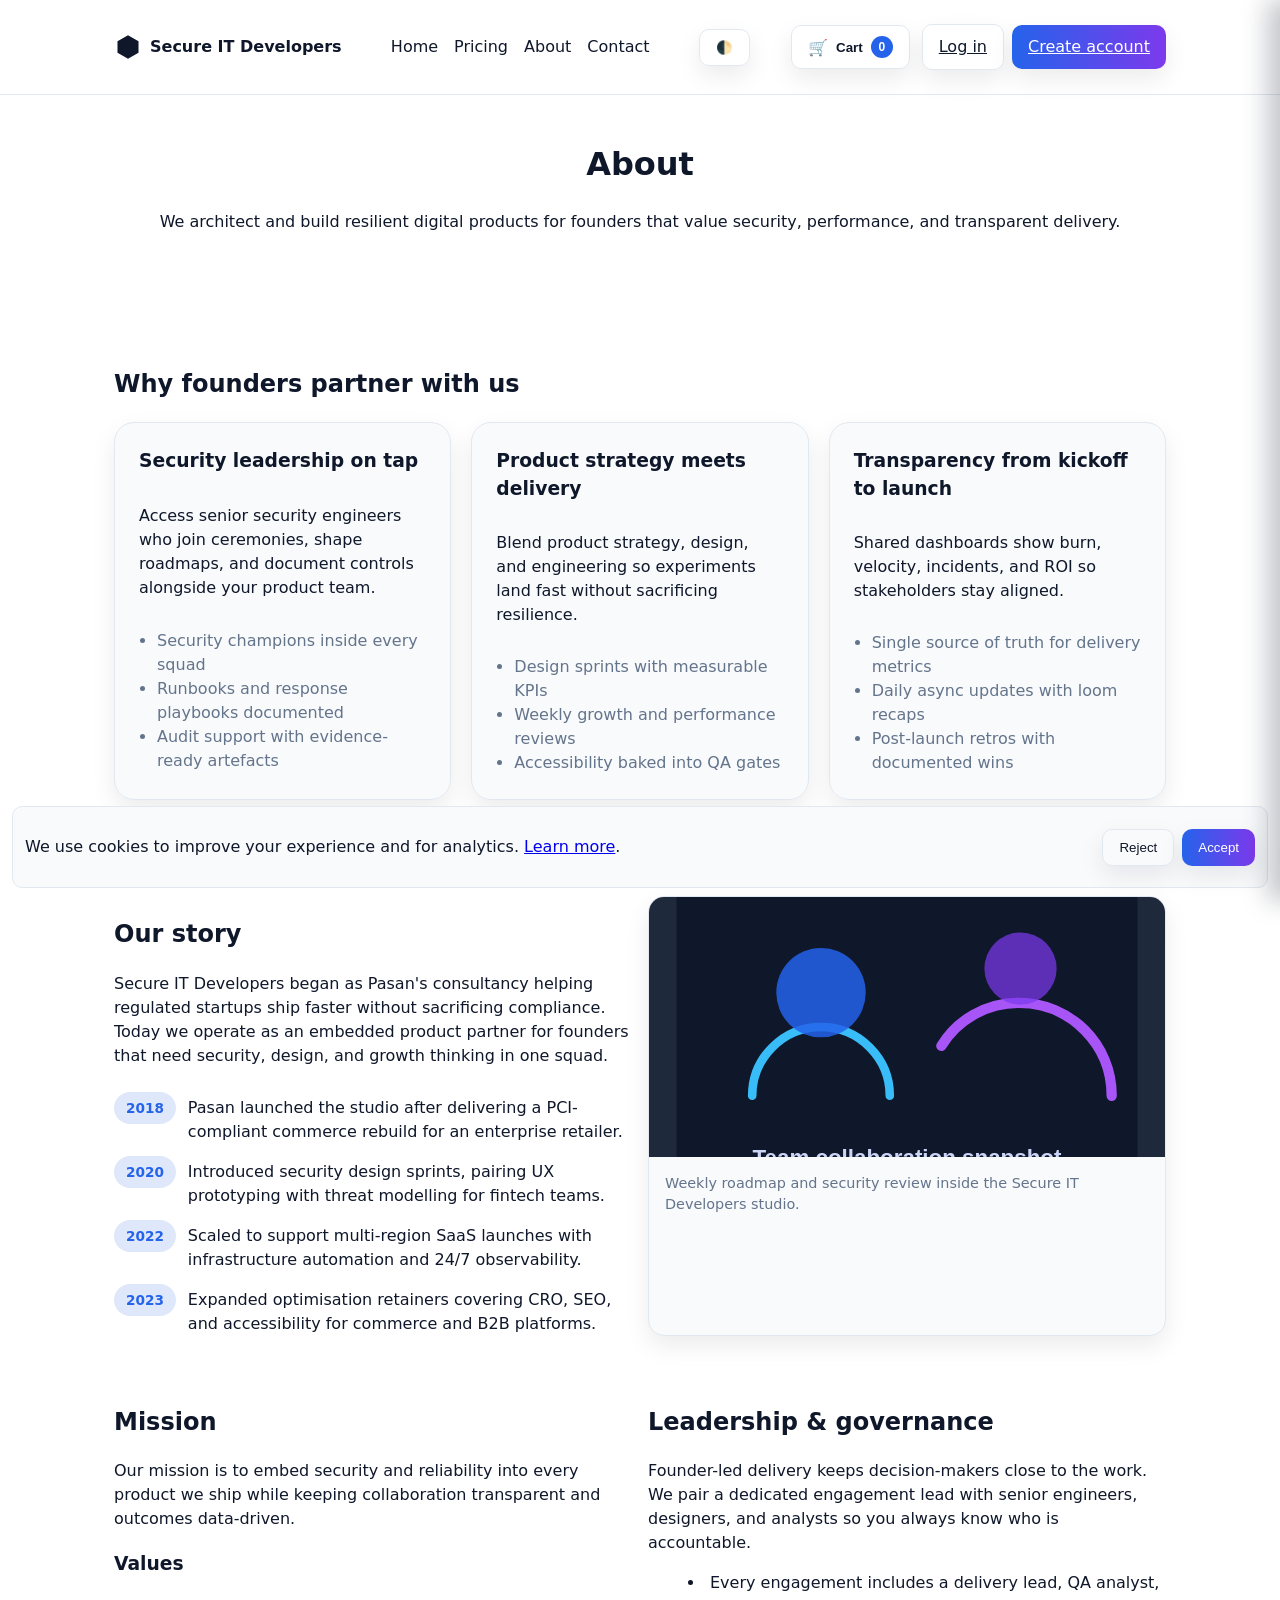
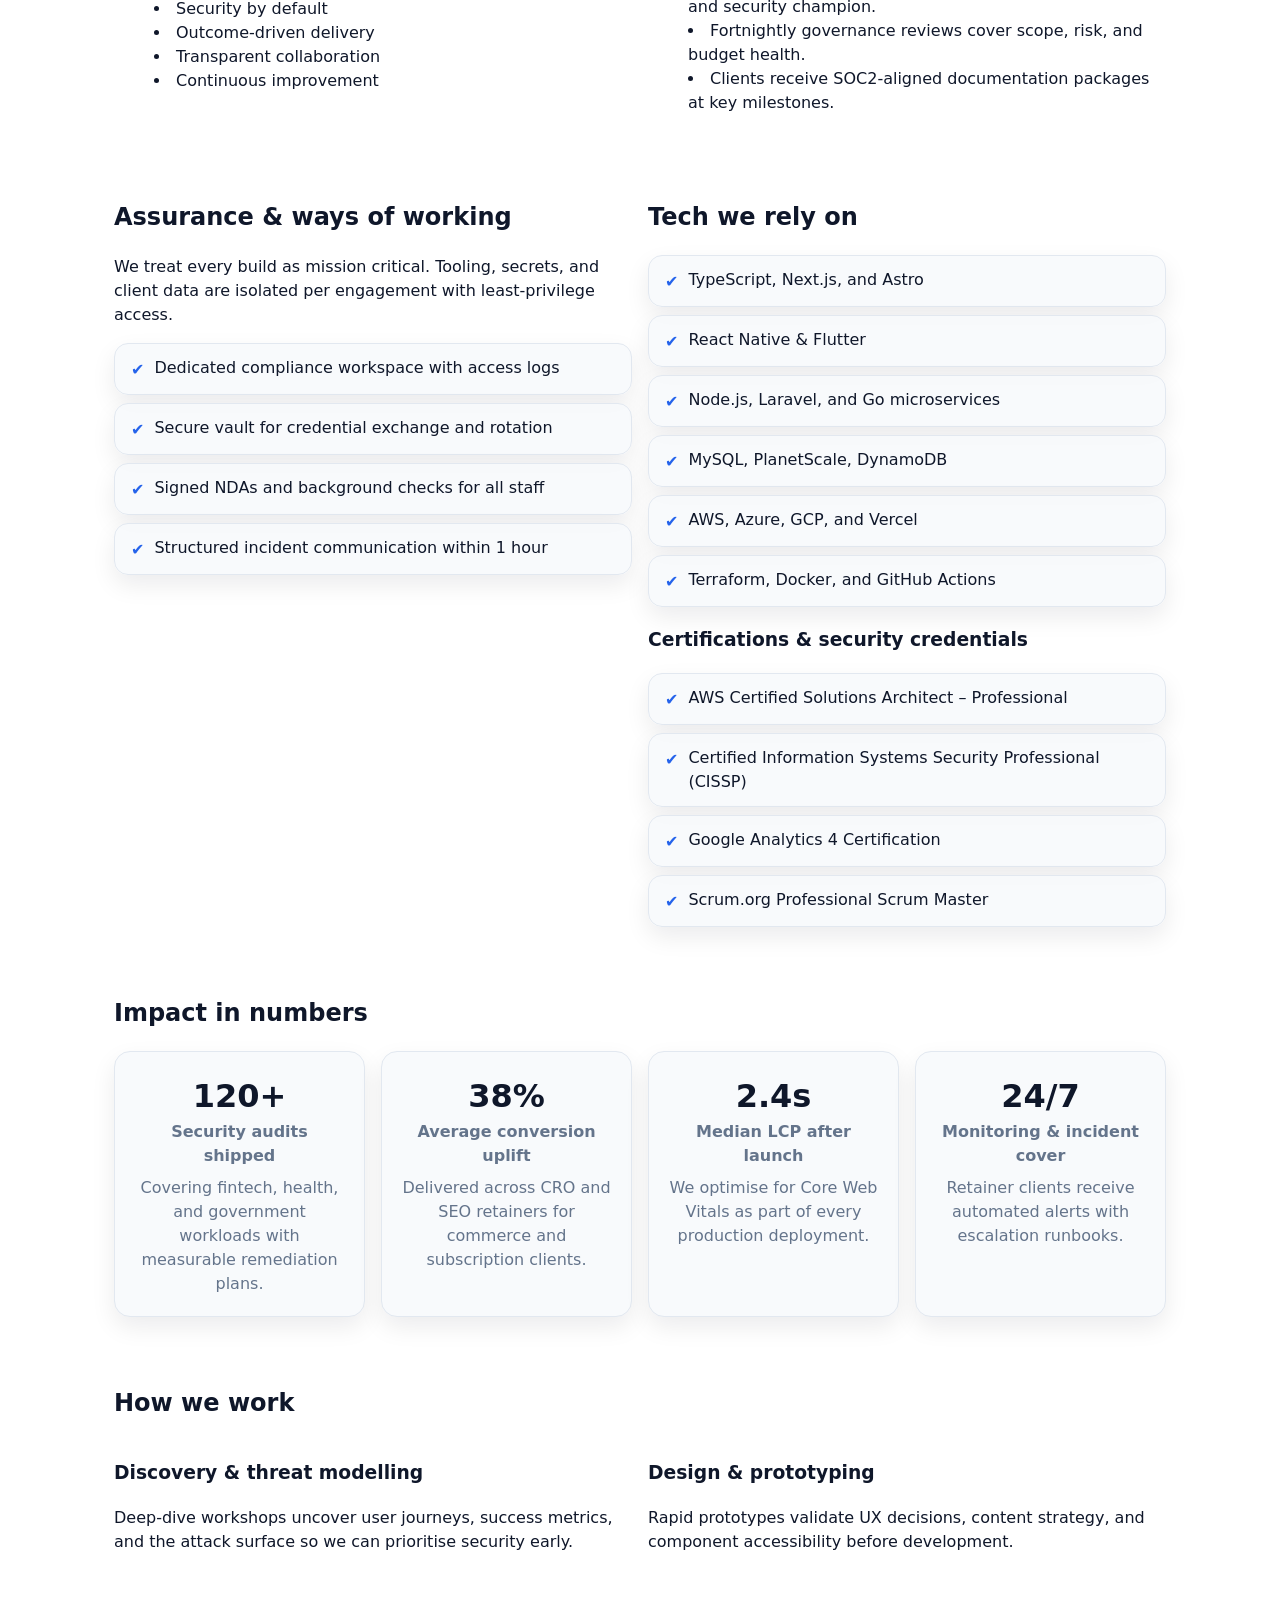
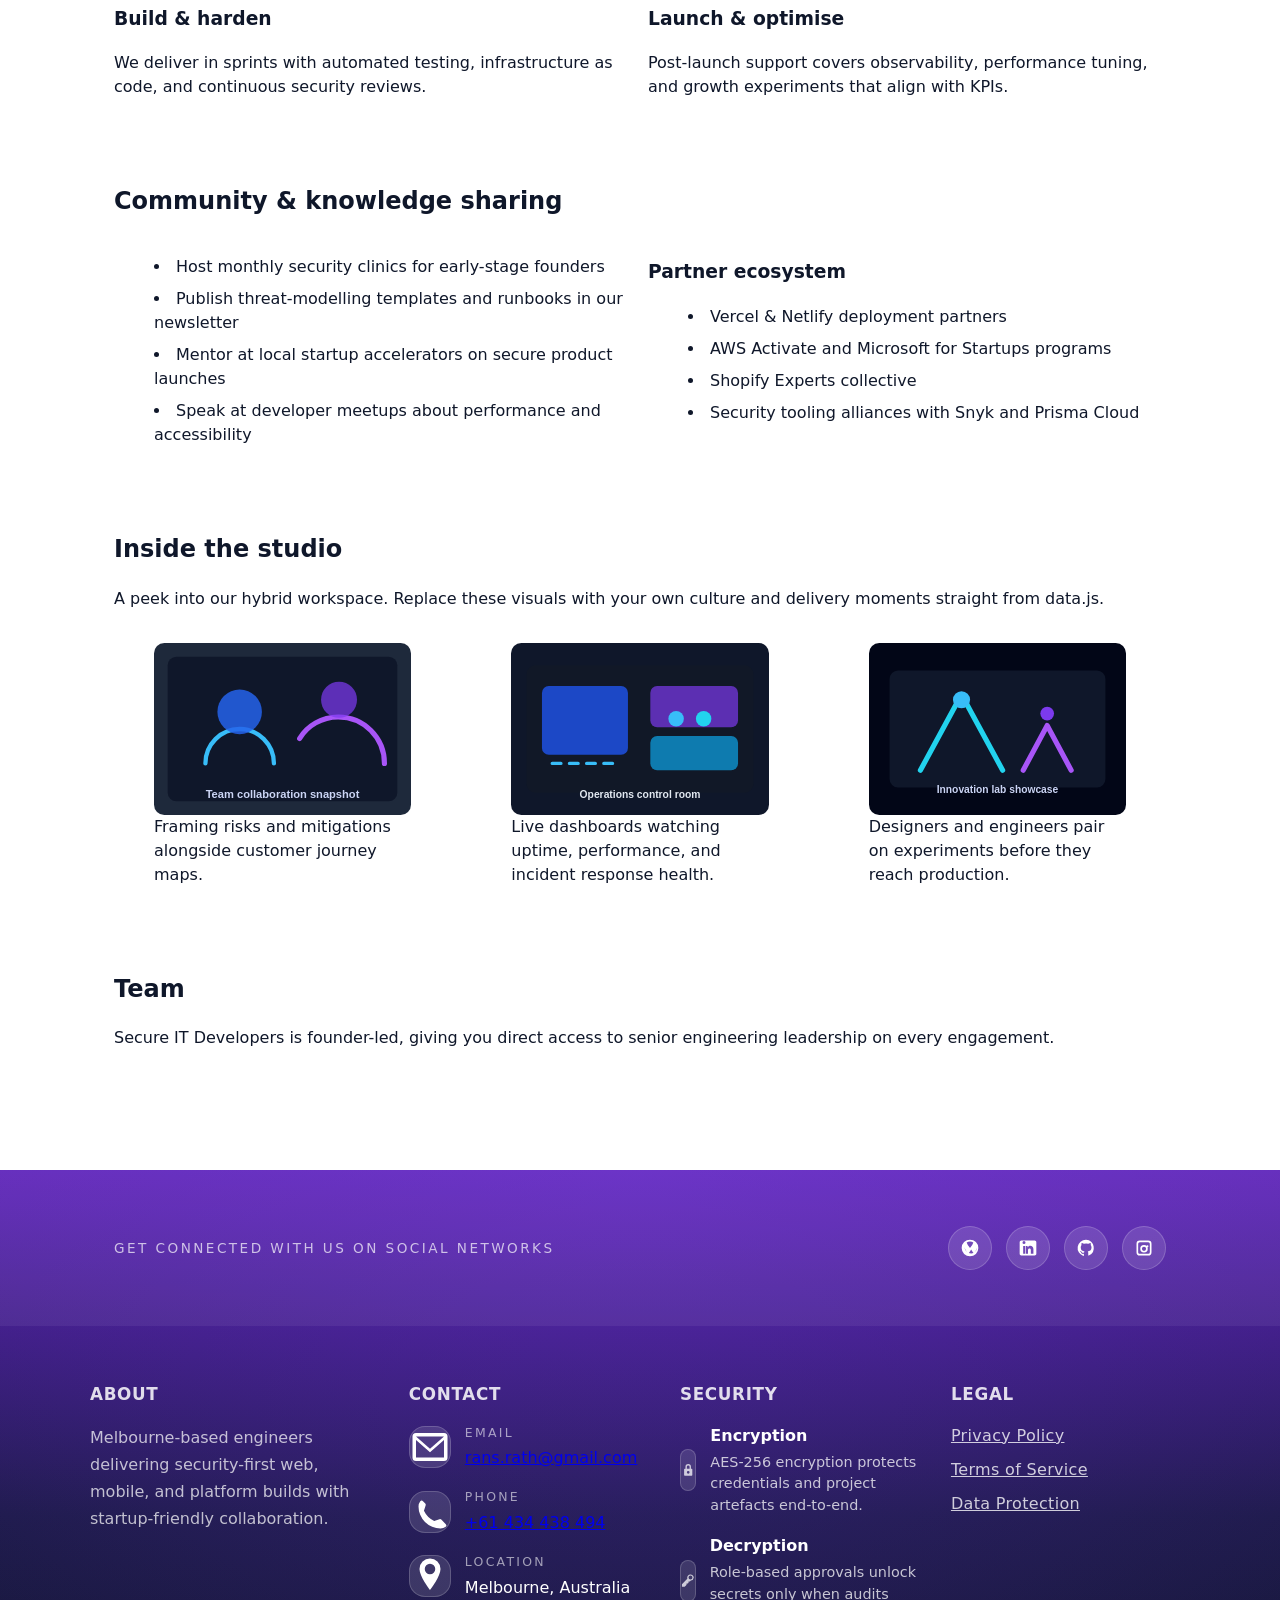
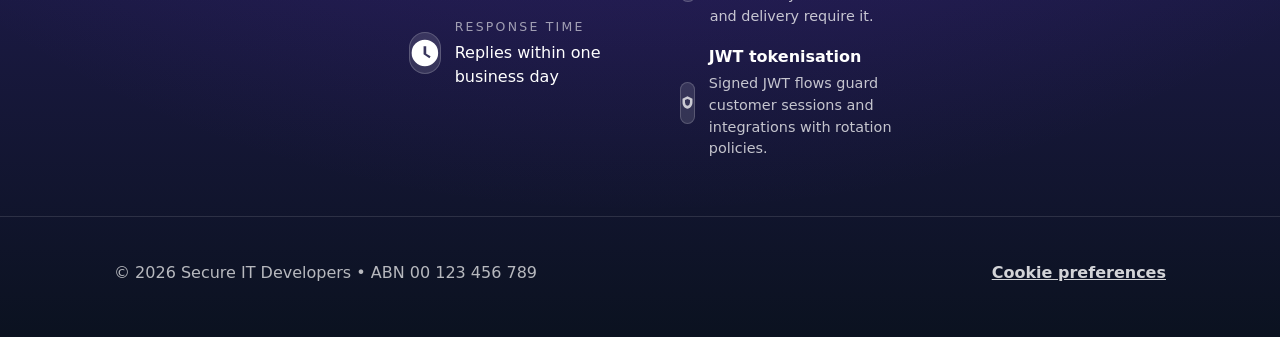
==== commit f54c097d: "Restyle comparison table and footer" ====
--- a/about.html
+++ b/about.html
@@ -154,42 +154,38 @@
       </section>
     </main>
 
-    
-
     <footer class="site-footer">
-      <div class="footer-social">
-        <div class="container footer-social__inner">
-          <p class="footer-social__text">Get connected with us on social networks!</p>
-          <ul class="social" data-footer-social></ul>
-        </div>
-      </div>
-      <div class="container">
-        <div class="foot-grid">
-          <div class="foot-column foot-about">
-            <h4>About</h4>
-            <p id="footerAbout"></p>
-          </div>
-          <div class="foot-column">
-            <h4>Contact</h4>
-            <ul id="footerContact" class="footer-contact"></ul>
-          </div>
-          <div class="foot-column">
-            <h4>Security</h4>
-            <ul id="footerSecurity" class="footer-security"></ul>
-          </div>
-          <div class="foot-column">
-            <h4>Follow</h4>
-            <ul class="social social--stacked" data-footer-social></ul>
-          </div>
-        </div>
-        <div class="foot-bottom">
+      <div class="footer-top">
+        <div class="container footer-top__content">
+          <p class="footer-top__lead">Get connected with us on social networks</p>
+          <ul class="footer-social social" id="footerSocial"></ul>
+        </div>
+      </div>
+      <div class="footer-main container">
+        <div class="footer-column footer-column--about">
+          <h4>About</h4>
+          <p id="footerAbout"></p>
+        </div>
+        <div class="footer-column">
+          <h4>Contact</h4>
+          <ul id="footerContact" class="footer-contact"></ul>
+        </div>
+        <div class="footer-column">
+          <h4>Security</h4>
+          <ul id="footerSecurity" class="footer-security"></ul>
+        </div>
+        <div class="footer-column">
+          <h4>Legal</h4>
+          <nav id="footerPolicies" class="foot-links" aria-label="Legal"></nav>
+        </div>
+      </div>
+      <div class="footer-bottom">
+        <div class="container footer-bottom__content">
           <span id="footerLegal"></span>
-          <nav id="footerPolicies" class="foot-links" aria-label="Legal"></nav>
           <a href="#" id="openCookie" class="link" data-no-loader="true">Cookie preferences</a>
         </div>
       </div>
     </footer>
-
     <div
       id="cookieBanner"
       class="cookie-banner"
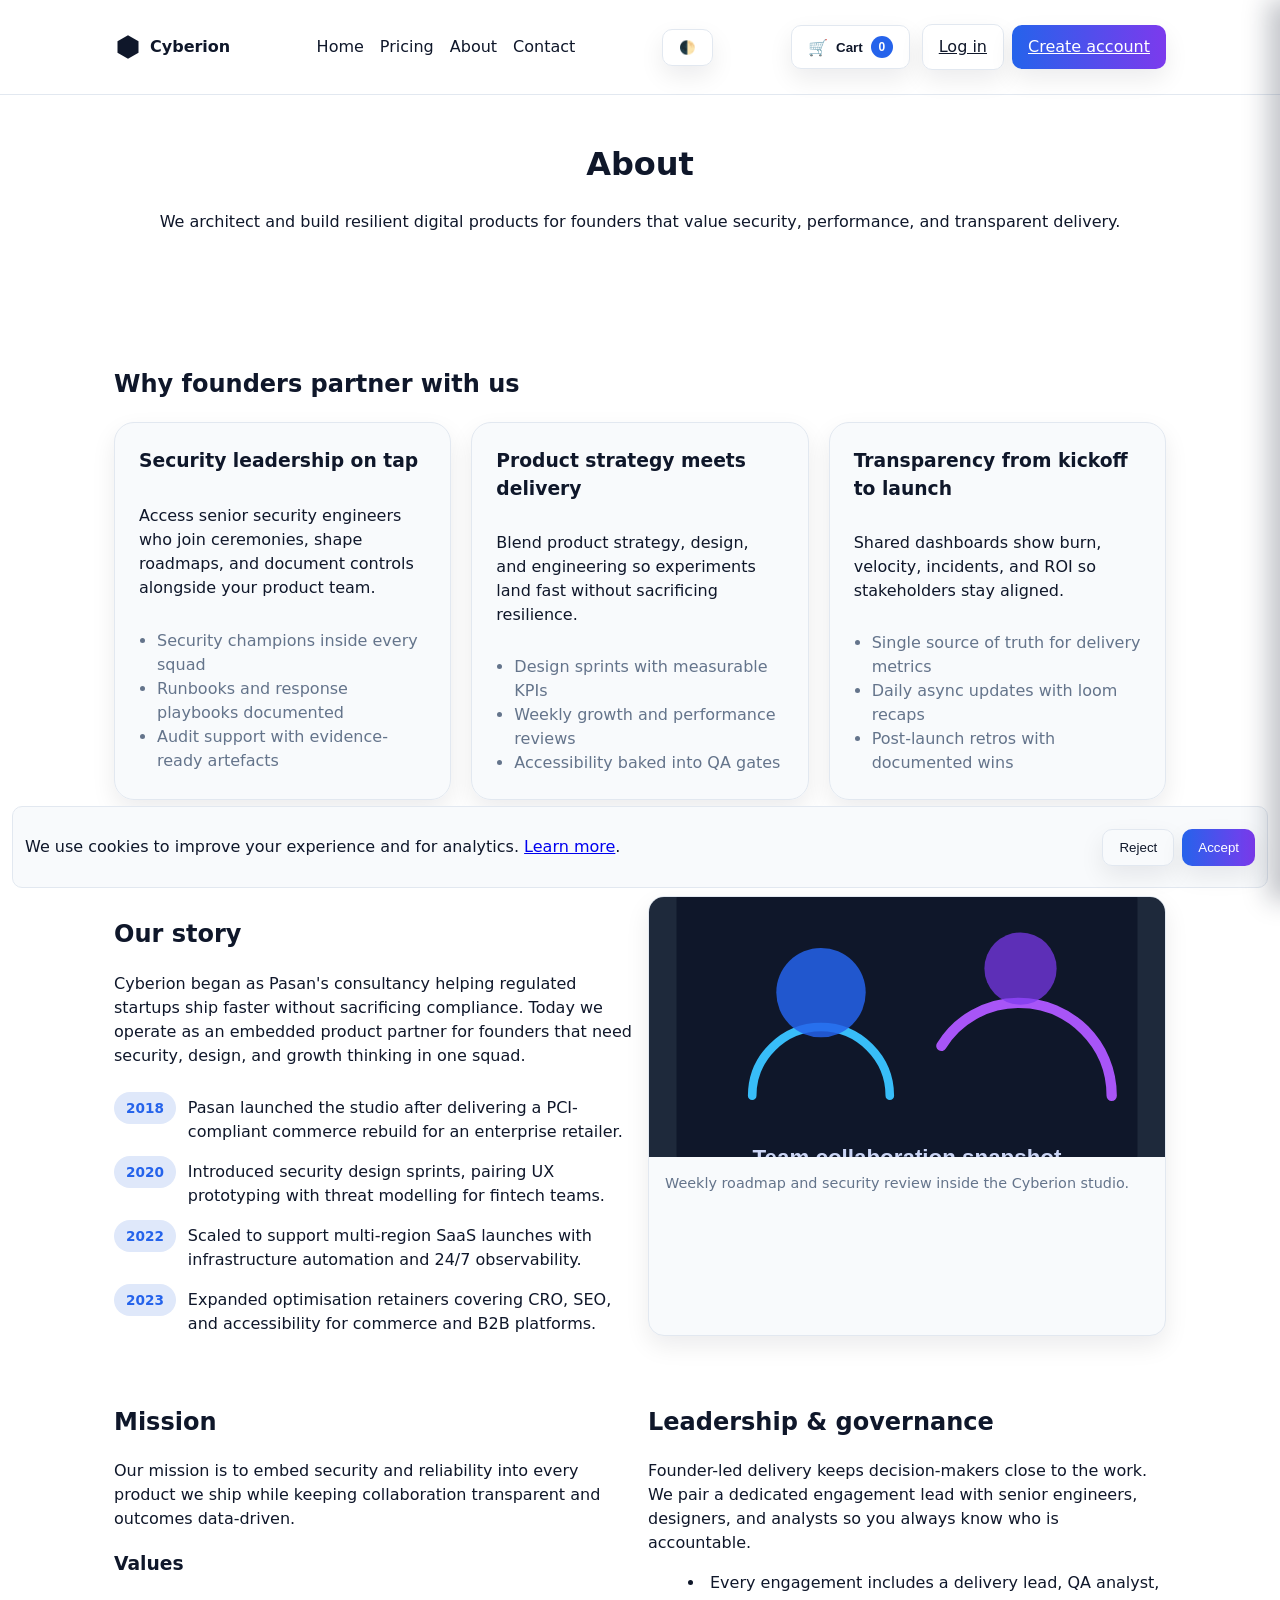
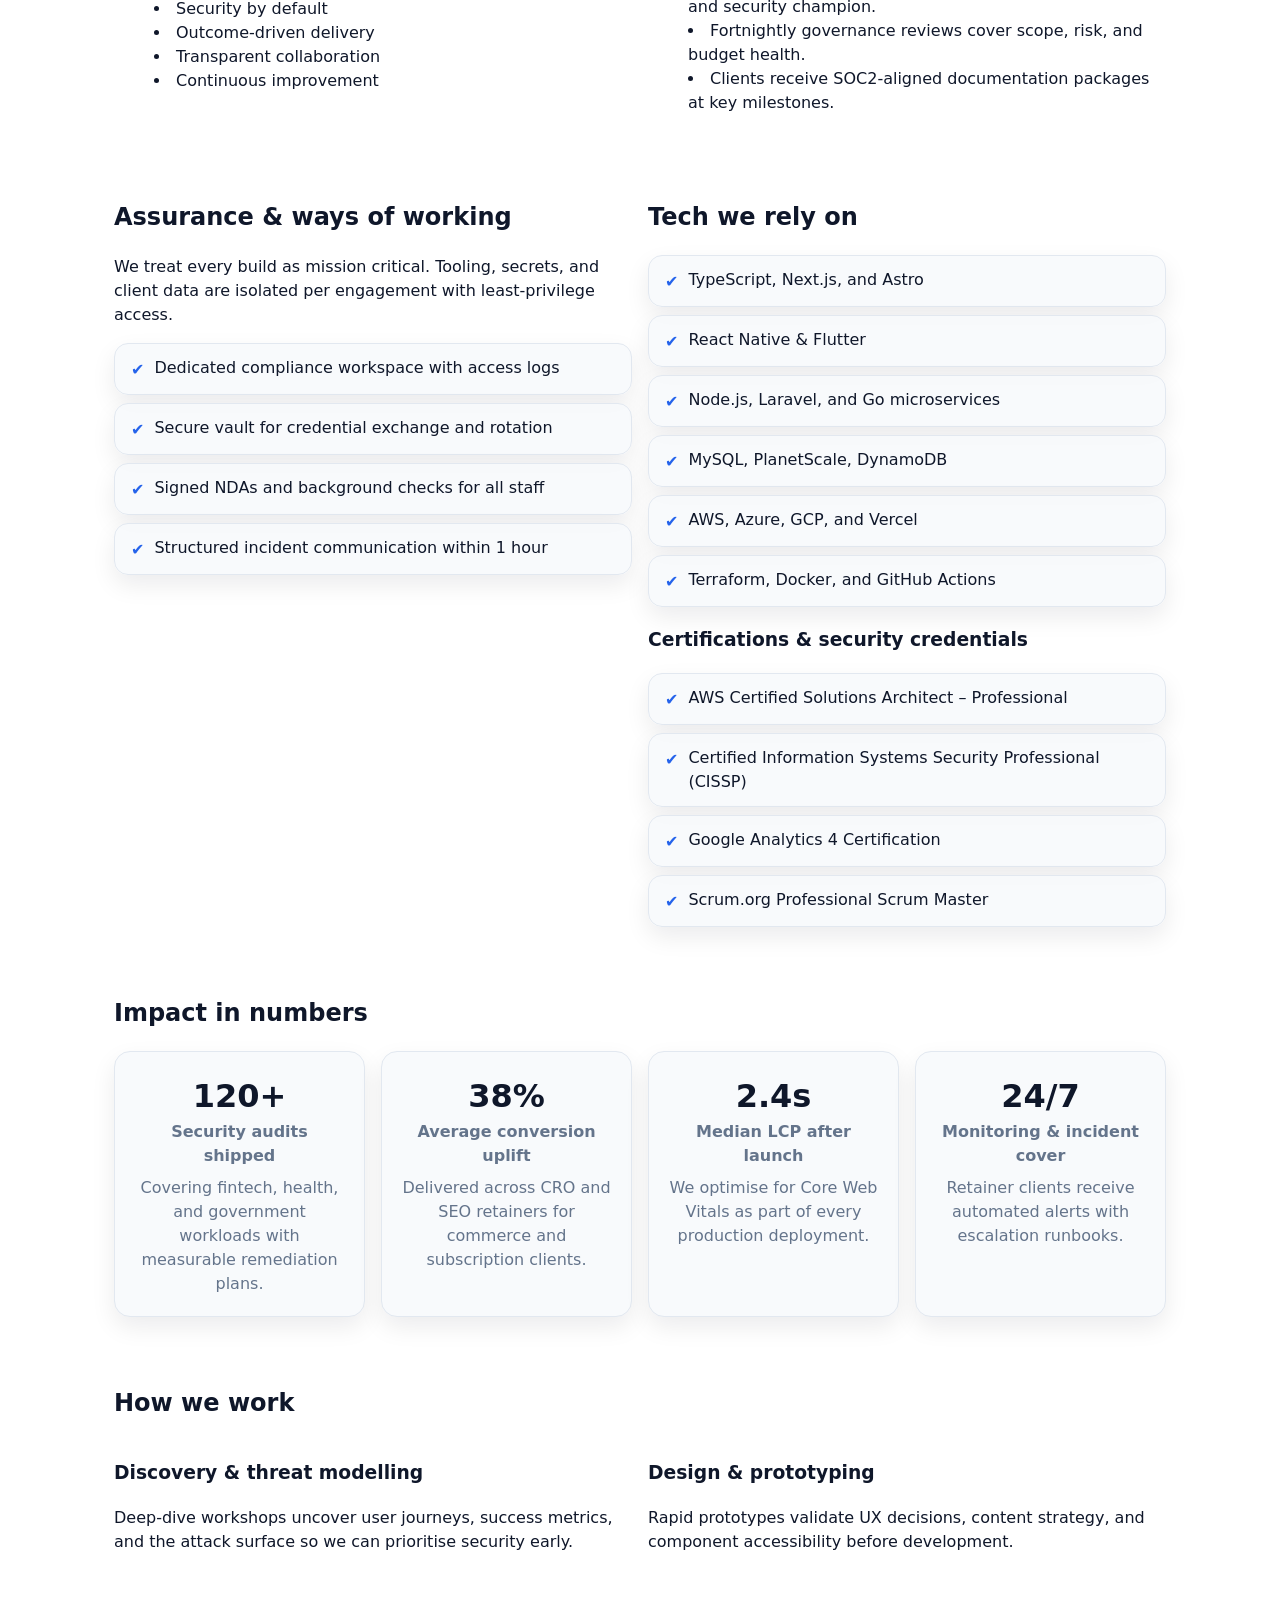
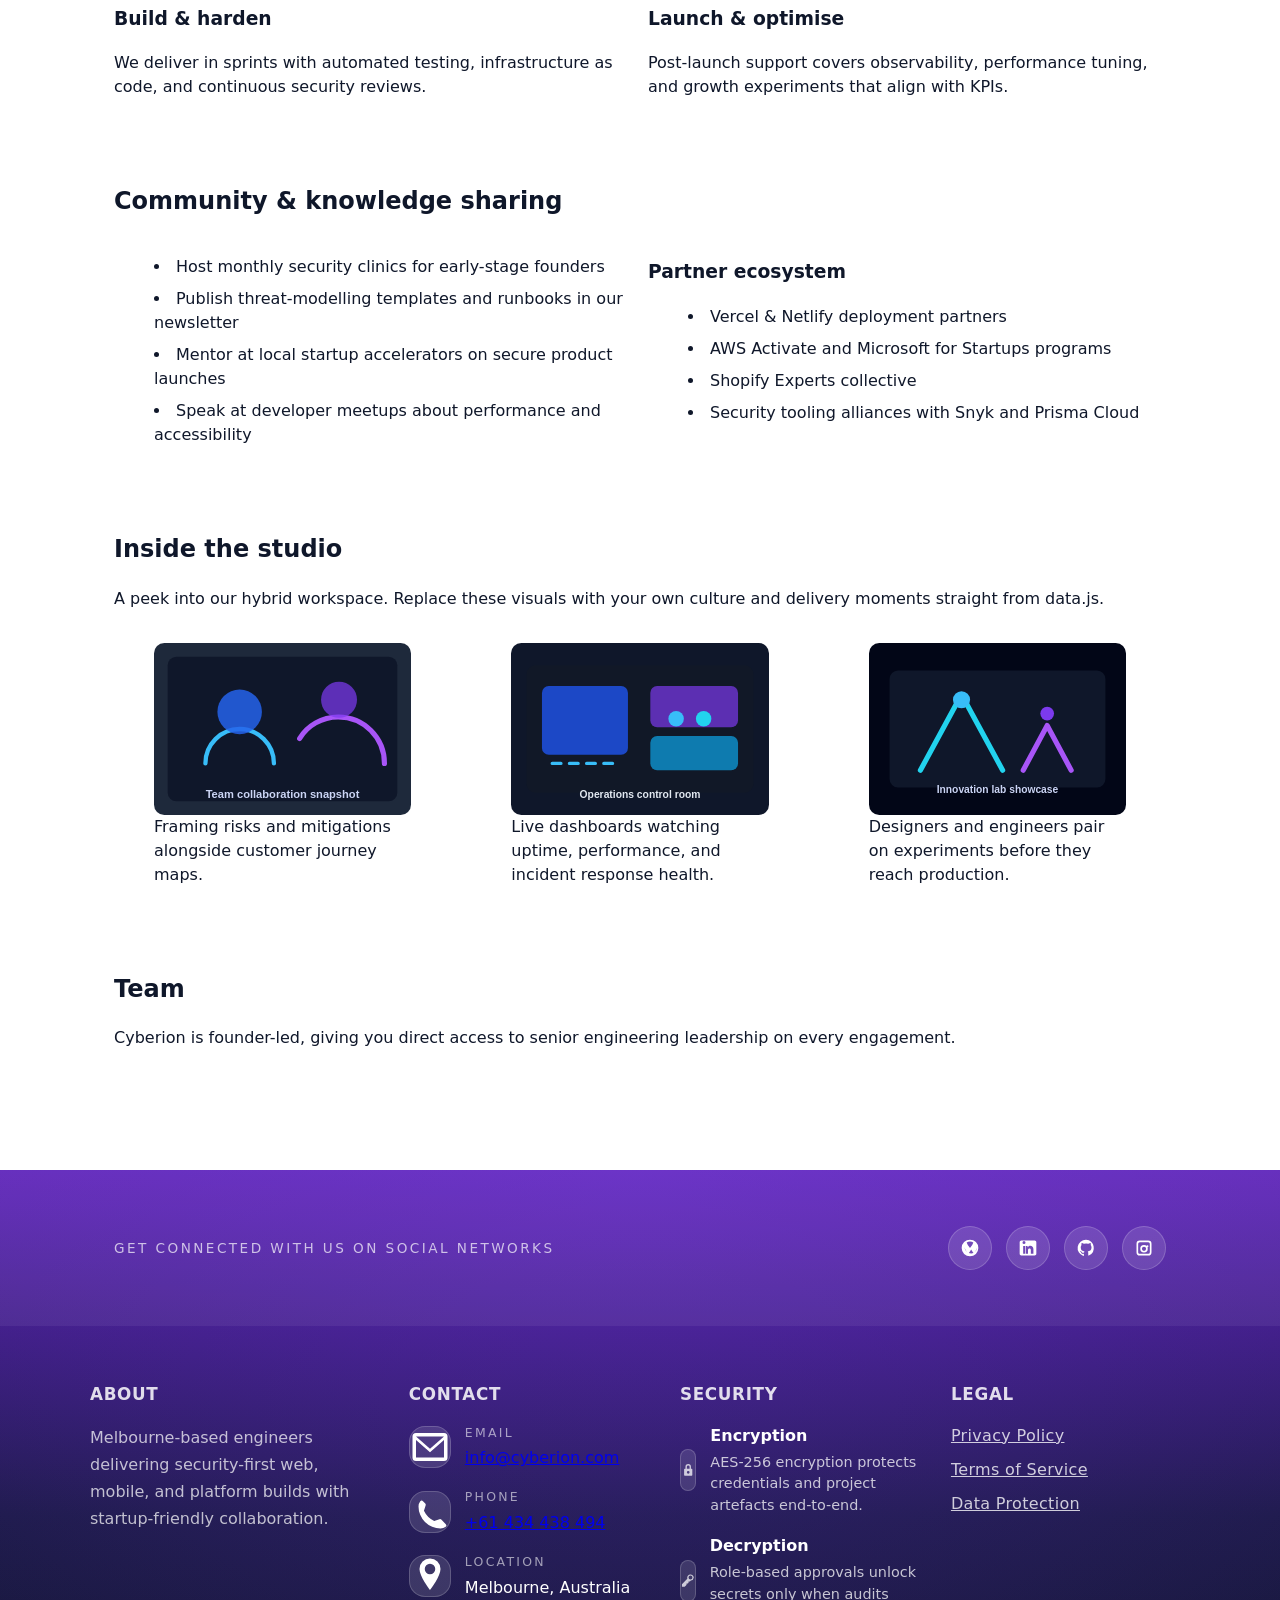
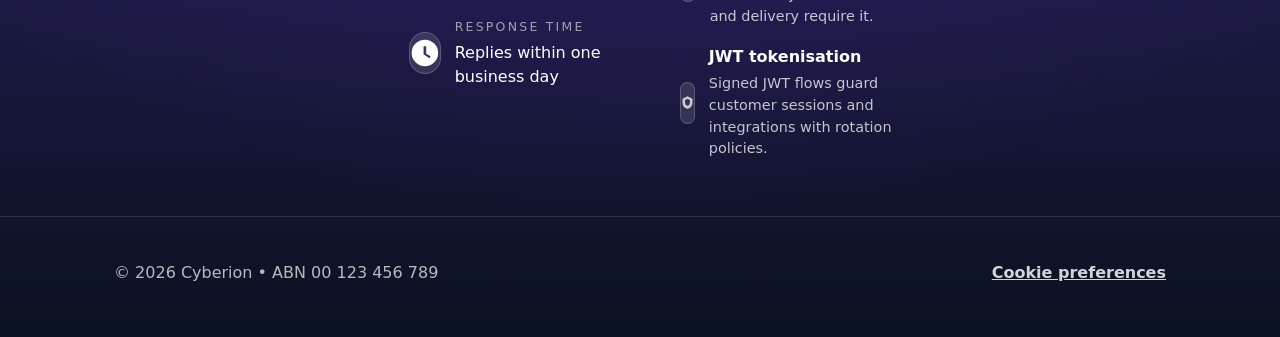
==== commit a8ca205e: "small fixes" ====
--- a/about.html
+++ b/about.html
@@ -3,7 +3,7 @@
   <head>
     <meta charset="utf-8" />
     <meta name="viewport" content="width=device-width, initial-scale=1" />
-    <title>Secure IT Developers</title>
+    <title>Cyberion</title>
     <meta name="description" content="" />
     <meta name="keywords" content="" />
     <link rel="canonical" href="#" />
@@ -27,7 +27,7 @@
   <body data-page="about">
     <div id="pageLoader" class="page-loader" aria-hidden="true">
       <div class="page-loader__spinner"></div>
-      <p>Loading Secure IT Developers…</p>
+      <p>Loading Cyberion…</p>
     </div>
     <header class="site-header" role="banner">
       <div class="container nav-wrap">
@@ -48,8 +48,19 @@
           <span class="nav-toggle__bar"></span>
           <span class="nav-toggle__bar"></span>
         </button>
-        <nav id="primaryNav" class="primary-nav" role="navigation" aria-label="Primary"></nav>
-        <nav id="mobileNav" class="mobile-nav" role="navigation" aria-label="Mobile" hidden></nav>
+        <nav
+          id="primaryNav"
+          class="primary-nav"
+          role="navigation"
+          aria-label="Primary"
+        ></nav>
+        <nav
+          id="mobileNav"
+          class="mobile-nav"
+          role="navigation"
+          aria-label="Mobile"
+          hidden
+        ></nav>
         <button
           id="themeToggle"
           class="btn btn-ghost"
@@ -58,7 +69,6 @@
         >
           🌓
         </button>
-
       </div>
     </header>
 
@@ -157,7 +167,9 @@
     <footer class="site-footer">
       <div class="footer-top">
         <div class="container footer-top__content">
-          <p class="footer-top__lead">Get connected with us on social networks</p>
+          <p class="footer-top__lead">
+            Get connected with us on social networks
+          </p>
           <ul class="footer-social social" id="footerSocial"></ul>
         </div>
       </div>
@@ -182,7 +194,9 @@
       <div class="footer-bottom">
         <div class="container footer-bottom__content">
           <span id="footerLegal"></span>
-          <a href="#" id="openCookie" class="link" data-no-loader="true">Cookie preferences</a>
+          <a href="#" id="openCookie" class="link" data-no-loader="true"
+            >Cookie preferences</a
+          >
         </div>
       </div>
     </footer>
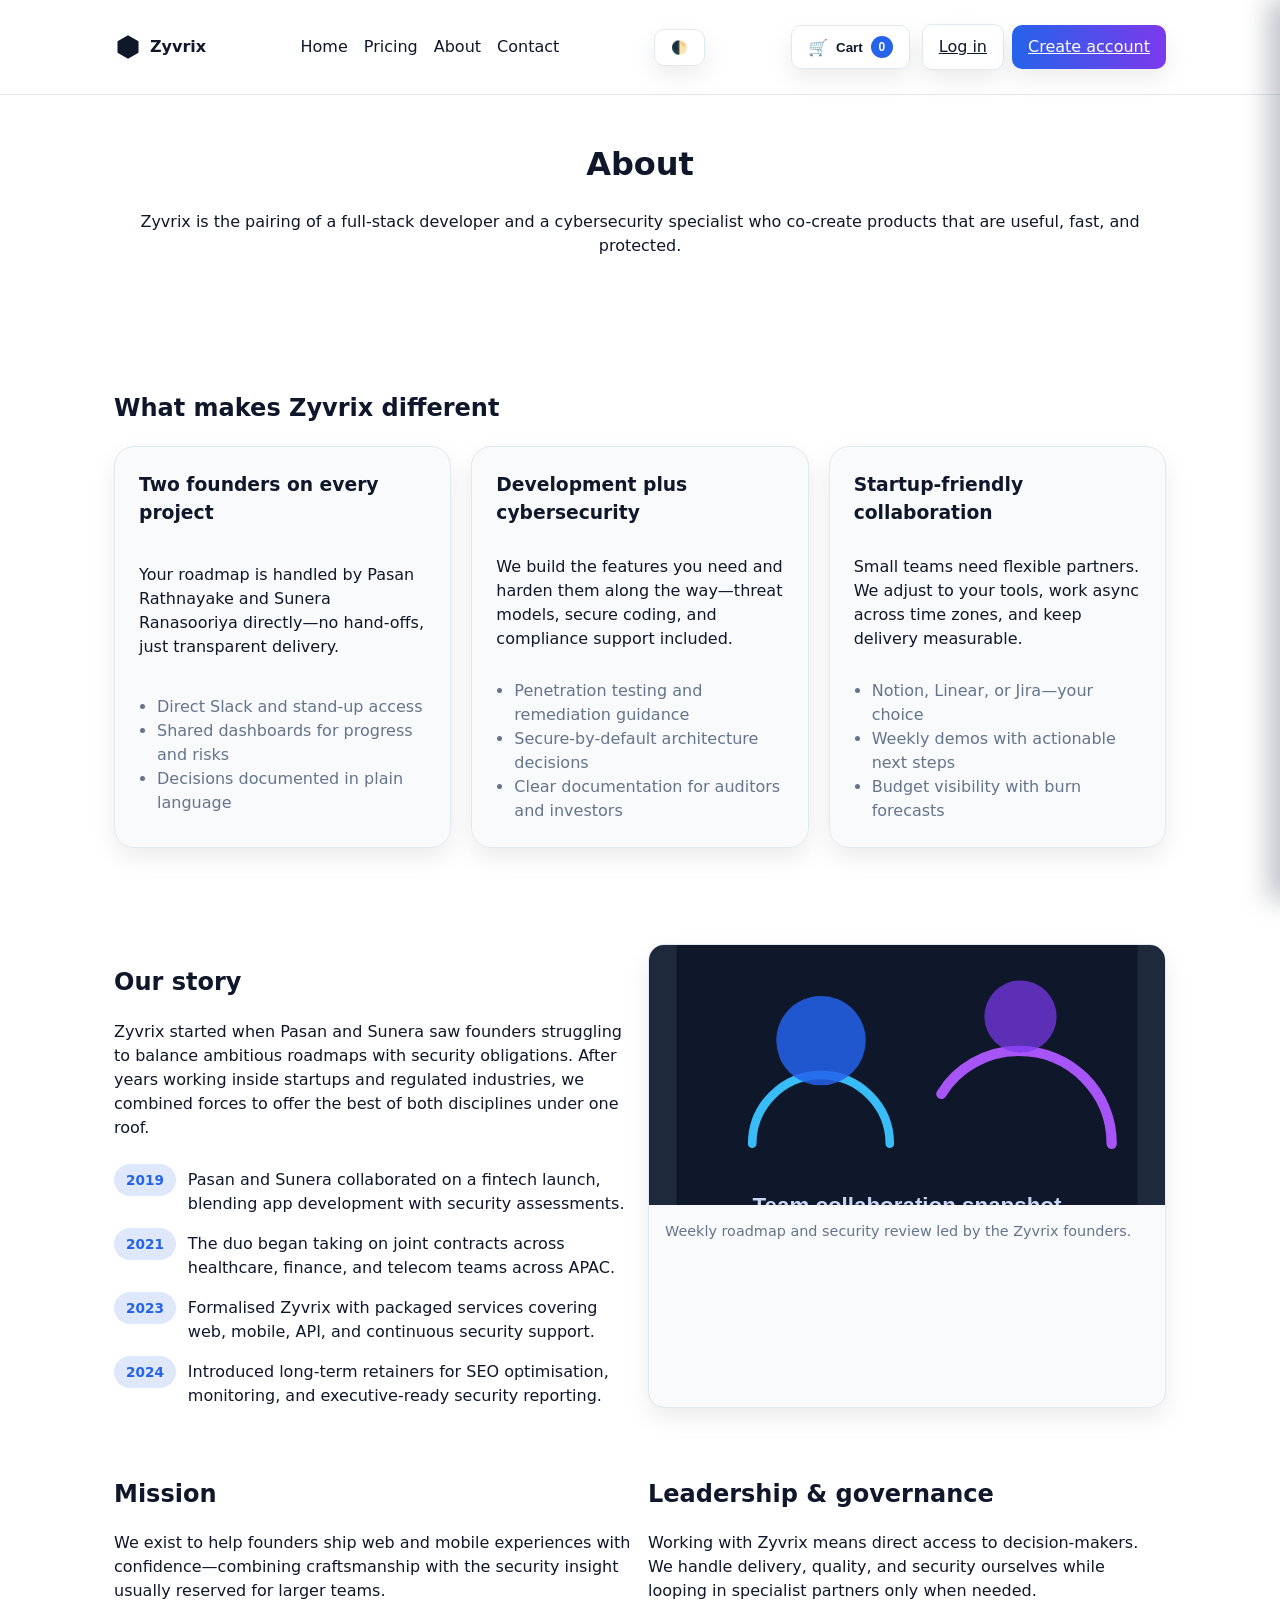
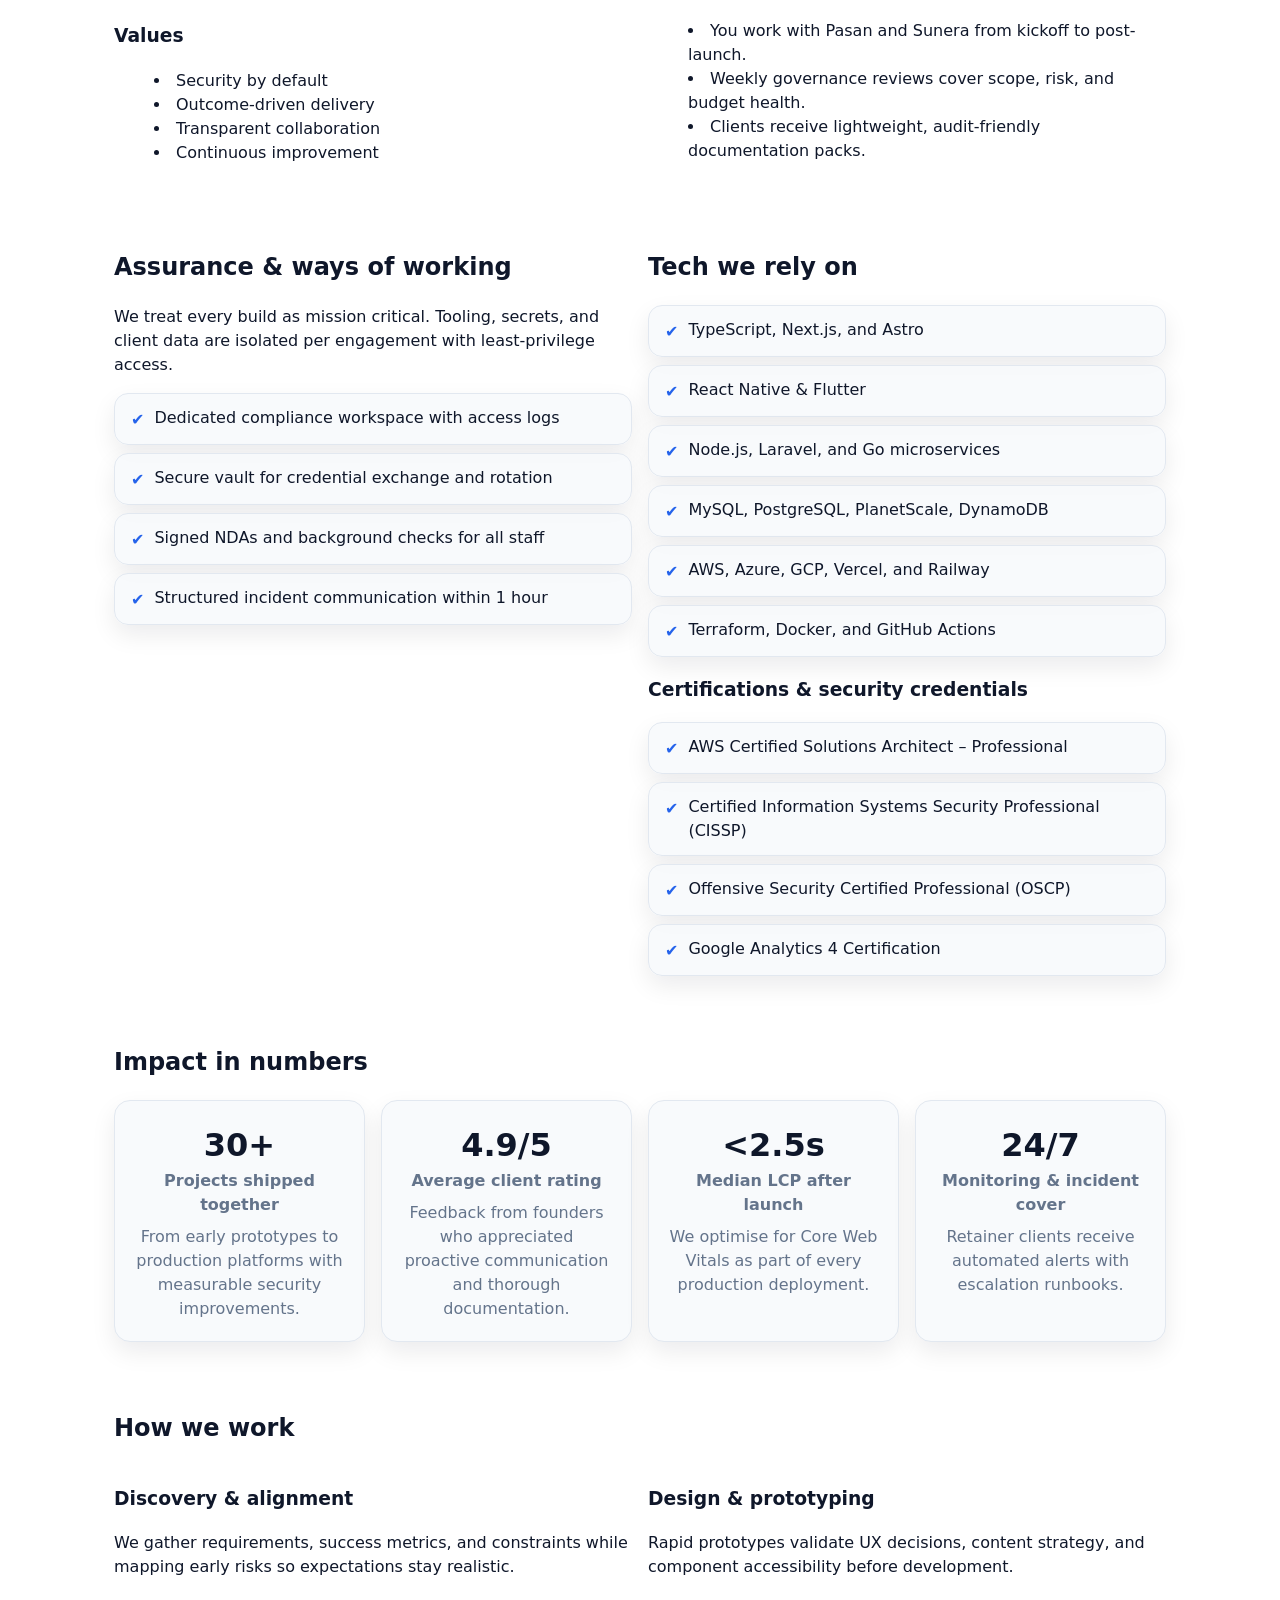
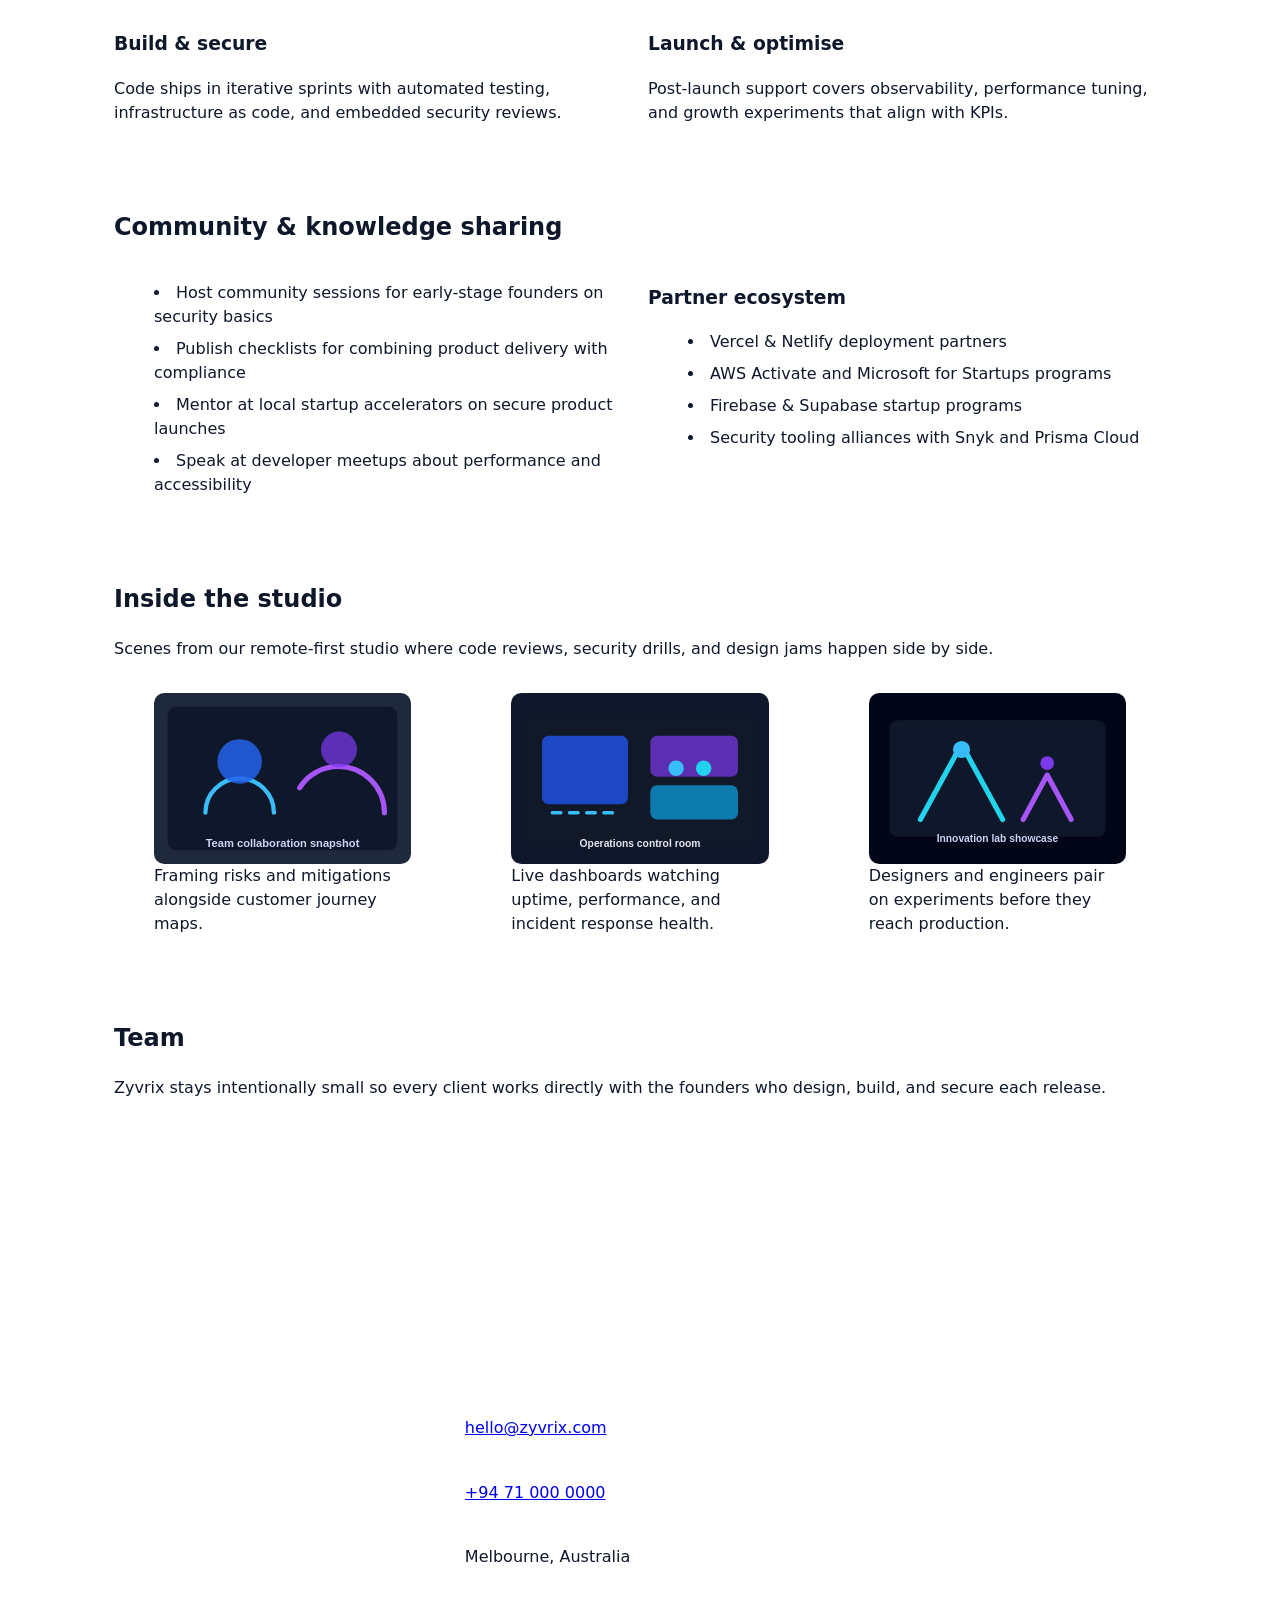
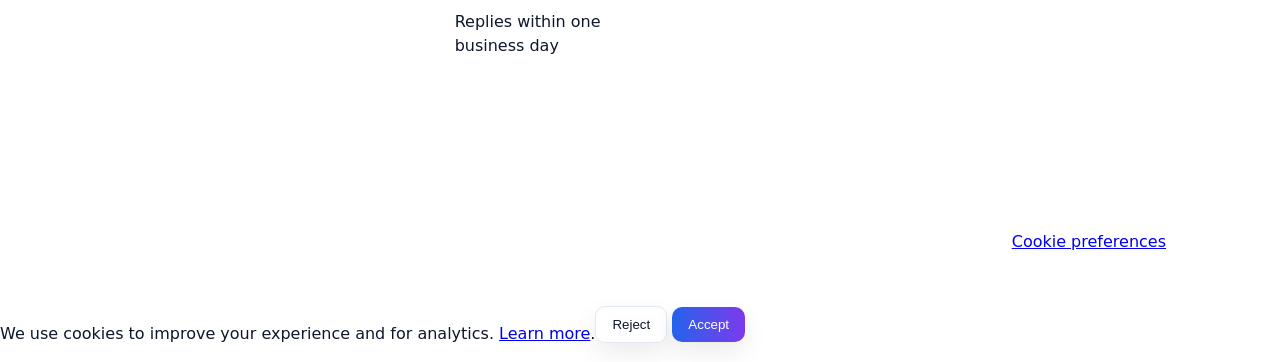
==== commit 5b4e1261: "Rebrand site content to Zyvrix" ====
--- a/about.html
+++ b/about.html
@@ -3,7 +3,7 @@
   <head>
     <meta charset="utf-8" />
     <meta name="viewport" content="width=device-width, initial-scale=1" />
-    <title>Cyberion</title>
+    <title>Zyvrix</title>
     <meta name="description" content="" />
     <meta name="keywords" content="" />
     <link rel="canonical" href="#" />
@@ -27,7 +27,7 @@
   <body data-page="about">
     <div id="pageLoader" class="page-loader" aria-hidden="true">
       <div class="page-loader__spinner"></div>
-      <p>Loading Cyberion…</p>
+      <p>Loading Zyvrix…</p>
     </div>
     <header class="site-header" role="banner">
       <div class="container nav-wrap">
